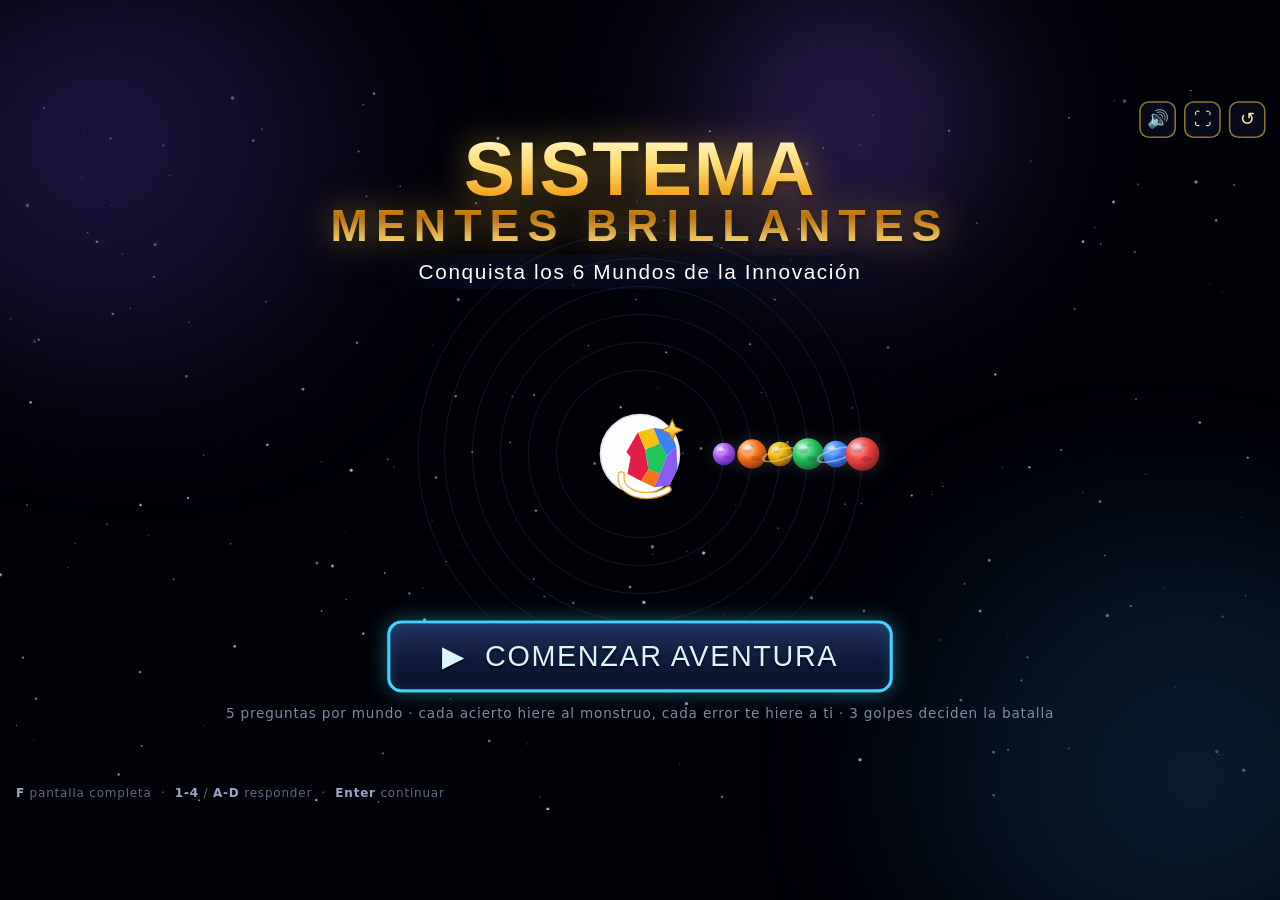
==== index.html @ ad9db953 "first commit" ====
<!DOCTYPE html>
<html lang="es">
<head>
<meta charset="utf-8">
<meta name="viewport" content="width=device-width, initial-scale=1">
<title>Sistema Mentes Brillantes — Conquista los 6 Mundos</title>
<link rel="stylesheet" href="css/estilos.css">
</head>
<body>
<div id="loader">
  <div class="spin"></div>
  <p>Cargando aventura...</p>
</div>
<div id="viewport">
  <div id="stage">
    <div id="shaker">
      <canvas id="bgc" width="1600" height="900"></canvas>
      <div class="nebula n1"></div><div class="nebula n2"></div><div class="nebula n3"></div>

      <section id="scr-start" class="screen"></section>
      <section id="scr-map" class="screen"></section>
      <section id="scr-battle" class="screen"></section>
      <section id="scr-victory" class="screen"></section>
      <section id="scr-defeat" class="screen"></section>
      <section id="scr-transition" class="screen"></section>
      <section id="scr-final" class="screen"></section>

      <canvas id="fxc" width="1600" height="900"></canvas>
      <div id="hud">
        <button id="btn-sound" class="hud-btn" title="Sonido">&#128266;</button>
        <button id="btn-full" class="hud-btn" title="Pantalla completa (F)">&#x26F6;</button>
        <button id="btn-reset" class="hud-btn" title="Reiniciar aventura">&#8634;</button>
      </div>
      <div id="hint-bar"><b>F</b> pantalla completa &nbsp;&middot;&nbsp; <b>1-4</b> / <b>A-D</b> responder &nbsp;&middot;&nbsp; <b>Enter</b> continuar</div>
    </div>
  </div>
</div>
<script src="js/juego.js" defer></script>
</body>
</html>
---- css/estilos.css ----
/* ============================================================
   SISTEMA MENTES BRILLANTES — juego de trivia por mundos
   Todo el arte es SVG/CSS/Canvas generado en este archivo.
   Diseñado para pantalla grande 16:9 (escala automática).
   ============================================================ */
*{margin:0;padding:0;box-sizing:border-box}
:root{
  --gold:#f8c848; --gold-hi:#fff3c4; --gold-dk:#a06514;
  --ink:#eef2ff; --dim:#8b93a7;
  --panel:rgba(10,16,38,.92);
  --font-title:Impact,'Arial Black','Franklin Gothic Bold','Segoe UI',sans-serif;
  --font-body:'Trebuchet MS','Segoe UI',system-ui,sans-serif;
}
html,body{height:100%}
body{background:#010208;font-family:var(--font-body);color:var(--ink);overflow:hidden;
     -webkit-user-select:none;user-select:none}
#viewport{position:fixed;inset:0;overflow:hidden;background:#010208}
#stage{position:absolute;left:50%;top:50%;width:1600px;height:900px;transform-origin:center}
#shaker{position:absolute;inset:0;--wc:#8b5cf6}
#shaker.shake{animation:stageShake .45s linear}
@keyframes stageShake{
  0%,100%{transform:translate(0,0)}15%{transform:translate(-10px,6px)}
  30%{transform:translate(9px,-5px)}45%{transform:translate(-7px,-6px)}
  60%{transform:translate(7px,5px)}75%{transform:translate(-4px,2px)}90%{transform:translate(3px,-2px)}
}
canvas#bgc,canvas#fxc{position:absolute;left:0;top:0;width:1600px;height:900px}
canvas#bgc{z-index:0}
canvas#fxc{z-index:6;pointer-events:none}

/* --- nebulosas de ambiente --- */
.nebula{position:absolute;z-index:1;border-radius:50%;filter:blur(70px);opacity:.5;pointer-events:none}
.nebula.n1{width:760px;height:560px;left:-180px;top:-160px;
  background:radial-gradient(circle at 40% 40%, #3b2a7a 0%, #1b1440 45%, transparent 72%);
  animation:drift1 26s ease-in-out infinite alternate}
.nebula.n2{width:820px;height:600px;right:-220px;bottom:-200px;
  background:radial-gradient(circle at 60% 60%, #143a5c 0%, #0c2038 45%, transparent 72%);
  animation:drift2 32s ease-in-out infinite alternate}
.nebula.n3{width:640px;height:520px;left:46%;top:-220px;opacity:.34;
  background:radial-gradient(circle at 50% 50%, var(--wc) 0%, transparent 68%);
  animation:drift1 38s ease-in-out infinite alternate-reverse}
@keyframes drift1{from{transform:translate(0,0) scale(1)}to{transform:translate(70px,40px) scale(1.12)}}
@keyframes drift2{from{transform:translate(0,0) scale(1.08)}to{transform:translate(-60px,-45px) scale(1)}}

/* --- pantallas --- */
.screen{position:absolute;inset:0;z-index:2;display:none}
.screen.active{display:block;animation:screenIn .55s ease both}
@keyframes screenIn{from{opacity:0}to{opacity:1}}

/* --- tipografía dorada de juego --- */
.gold-text{
  font-family:var(--font-title);
  background:linear-gradient(180deg,#fff8d8 0%,#ffde74 28%,#f2a51f 55%,#b8720d 74%,#ffdf7e 100%);
  -webkit-background-clip:text;background-clip:text;color:transparent;-webkit-text-fill-color:transparent;
  filter:drop-shadow(0 0 22px rgba(255,196,64,.5)) drop-shadow(0 4px 2px rgba(0,0,0,.65));
  letter-spacing:2px;
}
.sub-strip{display:inline-block;font-family:var(--font-title);letter-spacing:2px;color:#fff;
  background:linear-gradient(90deg,transparent,rgba(6,10,26,.85) 18%,rgba(6,10,26,.85) 82%,transparent);
  padding:6px 44px;text-shadow:0 2px 6px rgba(0,0,0,.8),0 0 18px rgba(120,160,255,.35)}

/* --- botones --- */
.btn{font-family:var(--font-title);letter-spacing:2px;color:#ffe9ad;cursor:pointer;
  background:linear-gradient(180deg,#22305e 0%,#101a3c 55%,#0a1128 100%);
  border:3px solid var(--gold);border-radius:14px;padding:14px 40px;font-size:26px;
  text-shadow:0 2px 3px rgba(0,0,0,.8);position:relative;
  box-shadow:0 0 22px rgba(248,200,72,.35), inset 0 0 14px rgba(248,200,72,.12);
  transition:transform .15s ease, box-shadow .2s ease, filter .2s ease}
.btn:hover{transform:translateY(-3px) scale(1.03);filter:brightness(1.15);
  box-shadow:0 0 34px rgba(248,200,72,.6), inset 0 0 18px rgba(248,200,72,.2)}
.btn:active{transform:translateY(1px) scale(.98)}
.btn-big{font-size:36px;padding:20px 64px;border-radius:18px;border-width:4px}
.btn-cyan{border-color:#41d4ff;color:#d8f6ff;box-shadow:0 0 26px rgba(65,212,255,.4), inset 0 0 16px rgba(65,212,255,.15)}
.btn-cyan:hover{box-shadow:0 0 40px rgba(65,212,255,.65), inset 0 0 20px rgba(65,212,255,.25)}
.btn-red{border-color:#ff7a5c;color:#ffd9cf;box-shadow:0 0 26px rgba(255,122,92,.4), inset 0 0 16px rgba(255,122,92,.15)}

/* --- HUD --- */
#hud{position:absolute;right:18px;top:14px;z-index:9;display:flex;gap:10px}
.hud-btn{width:46px;height:46px;border-radius:12px;border:2px solid rgba(248,200,72,.55);
  background:rgba(8,13,32,.8);color:#ffe9ad;font-size:22px;cursor:pointer;line-height:1;
  transition:all .15s ease}
.hud-btn:hover{border-color:var(--gold);box-shadow:0 0 16px rgba(248,200,72,.45);transform:translateY(-2px)}
#hint-bar{position:absolute;left:20px;bottom:12px;z-index:9;font-size:15px;color:#5f6884;letter-spacing:1px}
#hint-bar b{color:#9aa6c8}

/* ================= PANTALLA DE INICIO ================= */
#scr-start{display:none;text-align:center}
#scr-start.active{display:flex;flex-direction:column;align-items:center;justify-content:flex-start}
.start-title{margin-top:52px;font-size:96px;line-height:.95;animation:titleFloat 4s ease-in-out infinite}
.start-title small{display:block;font-size:56px;letter-spacing:10px}
@keyframes titleFloat{0%,100%{transform:translateY(0)}50%{transform:translateY(-8px)}}
.start-sub{margin-top:10px;font-size:26px}
.orbit-scene{position:relative;width:760px;height:400px;margin-top:6px;flex:none}
.orbit-ring{position:absolute;left:50%;top:50%;border:1px solid rgba(140,160,255,.16);border-radius:50%;
  transform:translate(-50%,-50%)}
.orbiter{position:absolute;left:50%;top:50%;width:0;height:0;animation:orbitSpin linear infinite}
@keyframes orbitSpin{from{transform:rotate(0deg)}to{transform:rotate(360deg)}}
.orbiter .pl{position:absolute;left:0;top:0;transform:translate(-50%,-50%)}
.orbiter .pl svg{display:block;filter:drop-shadow(0 0 10px rgba(255,255,255,.15))}
.start-logo{position:absolute;left:50%;top:50%;transform:translate(-50%,-50%);width:130px;height:130px;
  animation:logoPulse 3.2s ease-in-out infinite}
@keyframes logoPulse{0%,100%{transform:translate(-50%,-50%) scale(1)}50%{transform:translate(-50%,-50%) scale(1.06)}}
#btnStart{margin-top:8px;animation:btnGlow 2.2s ease-in-out infinite}
@keyframes btnGlow{0%,100%{box-shadow:0 0 26px rgba(65,212,255,.4)}50%{box-shadow:0 0 46px rgba(65,212,255,.85)}}
.start-hint{margin-top:16px;font-size:17px;color:#7f89a6;letter-spacing:1px}

/* ================= MAPA DE PROGRESO ================= */
.map-title-wrap{position:absolute;left:50%;top:26px;transform:translateX(-50%);text-align:center;z-index:4}
.map-title{font-family:var(--font-title);font-size:46px;letter-spacing:3px;padding:8px 52px;
  border:3px solid var(--gold);border-radius:12px;background:linear-gradient(180deg,#1a2247,#0a1128);
  box-shadow:0 0 26px rgba(248,200,72,.3), inset 0 0 16px rgba(248,200,72,.12)}
.map-title .gold-text{filter:drop-shadow(0 0 14px rgba(255,196,64,.55))}
.map-sub{margin-top:8px;font-size:18px;color:#9aa6c8;letter-spacing:4px;text-transform:uppercase}
.map-xp{margin-top:4px;font-size:16px;color:#c9b06a;letter-spacing:1px}
svg.map-lines{position:absolute;inset:0;z-index:2;pointer-events:none}
.map-orbit{fill:none;stroke:rgba(150,170,255,.13);stroke-width:1.5}
.beam{stroke-width:4;stroke-linecap:round;stroke-dasharray:12 16;animation:beamFlow 1.4s linear infinite;
  filter:drop-shadow(0 0 6px currentColor)}
@keyframes beamFlow{to{stroke-dashoffset:-56}}
.map-logo{position:absolute;width:210px;height:210px;transform:translate(-50%,-50%);z-index:3;
  filter:drop-shadow(0 0 30px rgba(255,255,255,.28))}
.map-logo .seg{transition:opacity .9s ease, filter .9s ease}
.map-logo .seg.lit{filter:drop-shadow(0 0 8px currentColor)}
.map-planet{position:absolute;width:116px;transform:translate(-50%,-50%);z-index:3;text-align:center}
.map-planet svg.planet{width:100%;display:block}
.map-planet.locked svg.planet{filter:grayscale(.9) brightness(.5)}
.map-planet.locked{cursor:default}
.map-planet .lock-ico{position:absolute;left:50%;top:44px;transform:translate(-50%,-50%);width:42px;
  filter:drop-shadow(0 2px 4px rgba(0,0,0,.7))}
.map-planet.conquered svg.planet{filter:drop-shadow(0 0 20px var(--pc)) saturate(1.15)}
.map-planet.current{cursor:pointer}
.map-planet.current svg.planet{filter:drop-shadow(0 0 26px var(--pc)) saturate(1.2);
  animation:planetPulse 1.6s ease-in-out infinite}
@keyframes planetPulse{0%,100%{transform:scale(1)}50%{transform:scale(1.08)}}
.map-planet.current:hover svg.planet{animation-duration:.9s}
.play-tag{position:absolute;left:50%;top:-46px;transform:translateX(-50%);font-family:var(--font-title);
  font-size:24px;letter-spacing:2px;color:#0a1128;background:linear-gradient(180deg,#ffe9a0,#f2a51f);
  padding:4px 18px;border-radius:10px;border:2px solid #fff3c4;white-space:nowrap;
  box-shadow:0 0 18px rgba(248,200,72,.7);animation:tagBounce 1s ease-in-out infinite}
.play-tag::after{content:'';position:absolute;left:50%;bottom:-9px;transform:translateX(-50%);
  border:9px solid transparent;border-top-color:#f2a51f;border-bottom:0}
@keyframes tagBounce{0%,100%{transform:translateX(-50%) translateY(0)}50%{transform:translateX(-50%) translateY(-8px)}}
.badge-conq{display:inline-block;margin-top:2px;font-size:13px;letter-spacing:1px;color:#0a1128;font-weight:bold;
  background:linear-gradient(180deg,#d6f6c9,#57c765);padding:2px 10px;border-radius:8px;border:1px solid #eafff0}
.map-name{margin-top:6px;font-size:16px;line-height:1.15;color:#c6cfe8;text-shadow:0 2px 4px #000}
.map-name b{display:block;font-family:var(--font-title);letter-spacing:1px;font-size:15px;color:var(--pc)}
.map-planet.locked .map-name{color:#5f6884}
.map-planet.locked .map-name b{color:#5f6884}
.map-hint{position:absolute;left:50%;bottom:34px;transform:translateX(-50%);font-size:18px;
  color:#8f9ab8;letter-spacing:1px;background:rgba(8,13,32,.7);padding:8px 26px;border-radius:12px;
  border:1px solid rgba(150,170,255,.2)}
.map-planet.flash svg.planet{animation:conqFlash 1.1s ease}
@keyframes conqFlash{0%{filter:brightness(3) drop-shadow(0 0 40px #fff)}100%{filter:brightness(1) drop-shadow(0 0 20px var(--pc))}}

/* ================= BATALLA ================= */
.world-banner{position:absolute;left:50%;top:30px;transform:translateX(-50%);z-index:4;
  font-family:var(--font-title);font-size:42px;letter-spacing:3px;white-space:nowrap;
  padding:10px 46px;border:3px solid var(--wc);border-radius:14px;
  background:linear-gradient(180deg,rgba(16,24,52,.92),rgba(7,11,28,.92));
  color:#fff;text-shadow:0 0 16px var(--wc),0 3px 4px #000;
  box-shadow:0 0 34px color-mix(in srgb,var(--wc) 55%, transparent), inset 0 0 18px color-mix(in srgb,var(--wc) 25%, transparent);
  animation:bannerIn .7s cubic-bezier(.2,1.4,.4,1) both}
@keyframes bannerIn{from{transform:translateX(-50%) translateY(-90px);opacity:0}to{transform:translateX(-50%) translateY(0);opacity:1}}
.battle-planet{position:absolute;left:50%;top:118px;transform:translateX(-50%);width:170px;z-index:2;
  animation:planetFloat 5s ease-in-out infinite;filter:drop-shadow(0 0 30px var(--wc))}
@keyframes planetFloat{0%,100%{transform:translateX(-50%) translateY(0) rotate(-3deg)}50%{transform:translateX(-50%) translateY(-14px) rotate(3deg)}}

.fighter{position:absolute;z-index:3}
.fighter .plate{margin-bottom:6px}
.fighter .fname{font-family:var(--font-title);font-size:24px;letter-spacing:2px;text-shadow:0 2px 4px #000;
  display:flex;justify-content:space-between;align-items:baseline;gap:14px}
.fighter .fname .hp-num{font-size:20px;color:#cfe3ff;font-family:var(--font-body);font-weight:bold}
.hpbar{position:relative;height:26px;border:3px solid var(--gold);border-radius:14px;
  background:#150a12;overflow:hidden;box-shadow:0 0 14px rgba(0,0,0,.6), inset 0 2px 6px rgba(0,0,0,.8)}
.hpfill{height:100%;width:100%;border-radius:9px;
  transition:width .7s cubic-bezier(.2,.9,.3,1);position:relative}
.hpfill::after{content:'';position:absolute;left:0;top:0;right:0;height:45%;
  background:linear-gradient(180deg,rgba(255,255,255,.45),transparent);border-radius:9px 9px 0 0}
.hp-hero .hpfill{background:linear-gradient(180deg,#8ef07a,#1fa332)}
.hp-mon .hpfill{background:linear-gradient(180deg,#ff8d7a,#c81e2e)}
.hpbar .tick{position:absolute;top:0;bottom:0;width:2px;background:rgba(0,0,0,.55)}
.hpbar.low .hpfill{animation:hpLow .7s ease-in-out infinite}
@keyframes hpLow{0%,100%{filter:brightness(1)}50%{filter:brightness(1.7)}}

.hero-fighter{left:120px;top:242px;width:340px}
.mon-fighter{left:1112px;top:212px;width:372px}
.mon-fighter .fname{flex-direction:row-reverse}
.char-holder{position:relative}
.char-holder svg,.char-holder img{width:100%;display:block}
.hero-fighter .char-holder{filter:drop-shadow(0 0 18px color-mix(in srgb,var(--wc) 45%, transparent))}
.mon-fighter .char-holder{filter:drop-shadow(0 0 22px color-mix(in srgb,var(--wc) 60%, #000))}

.char-holder.lunge{animation:lungeR .5s cubic-bezier(.3,1.6,.4,1)}
@keyframes lungeR{0%{transform:translateX(0)}35%{transform:translateX(86px) rotate(4deg)}100%{transform:translateX(0)}}
.char-holder.lunge-m{animation:lungeL .5s cubic-bezier(.3,1.6,.4,1)}
@keyframes lungeL{0%{transform:translateX(0)}35%{transform:translateX(-86px) rotate(-4deg)}100%{transform:translateX(0)}}
.char-holder.hitflash{animation:hitFx .55s linear}
@keyframes hitFx{0%,45%{filter:brightness(3.2) saturate(.2) drop-shadow(0 0 26px #fff)}
  10%{transform:translateX(-14px)}25%{transform:translateX(12px)}40%{transform:translateX(-8px)}
  100%{filter:none;transform:translateX(0)}}
.char-holder.dying{animation:monDie 1s ease forwards}
@keyframes monDie{0%{transform:scale(1);opacity:1;filter:brightness(1)}
  30%{filter:brightness(4) saturate(0)}
  100%{transform:scale(.15) rotate(35deg) translateY(60px);opacity:0;filter:brightness(6) blur(6px)}}
.char-holder.collapse{animation:heroFall 1s ease forwards}
@keyframes heroFall{0%{transform:none;filter:none}
  100%{transform:translateY(46px) rotate(7deg);filter:grayscale(.7) brightness(.6);opacity:.85}}

.orb{position:absolute;z-index:5;width:38px;height:38px;border-radius:50%;pointer-events:none}
.dmg-pop{position:absolute;z-index:7;font-family:var(--font-title);font-size:58px;letter-spacing:2px;
  pointer-events:none;-webkit-text-stroke:2.5px rgba(0,0,0,.75);
  animation:dmgFloat 1.05s cubic-bezier(.2,.8,.3,1) forwards}
@keyframes dmgFloat{0%{transform:translate(-50%,0) scale(.6);opacity:0}
  18%{transform:translate(-50%,-18px) scale(1.25);opacity:1}
  100%{transform:translate(-50%,-96px) scale(1);opacity:0}}

/* panel de pregunta */
.qa-panel{position:absolute;left:262px;right:262px;bottom:34px;z-index:4;
  background:var(--panel);border:3px solid var(--wc);border-radius:20px;padding:20px 30px 24px;
  box-shadow:0 0 36px color-mix(in srgb,var(--wc) 40%, transparent), inset 0 0 22px rgba(0,0,0,.55);
  opacity:0;transform:translateY(46px)}
.qa-panel.show{animation:qIn .5s cubic-bezier(.2,1.2,.4,1) forwards}
@keyframes qIn{to{opacity:1;transform:translateY(0)}}
.q-meta{display:flex;justify-content:space-between;font-family:var(--font-title);letter-spacing:2px;
  font-size:19px;color:color-mix(in srgb,var(--wc) 70%, #fff);margin-bottom:8px}
.q-dots{display:flex;gap:7px;align-items:center}
.q-dot{width:14px;height:14px;border-radius:50%;border:2px solid var(--wc);background:transparent;transition:all .3s}
.q-dot.done-ok{background:#3fd465;border-color:#8ef07a;box-shadow:0 0 8px #3fd465}
.q-dot.done-bad{background:#e0353f;border-color:#ff8d7a;box-shadow:0 0 8px #e0353f}
.q-dot.now{background:var(--wc);box-shadow:0 0 10px var(--wc)}
.q-text{font-size:29px;font-weight:bold;text-align:center;line-height:1.25;margin:6px 4px 18px;
  text-shadow:0 2px 4px #000}
.answers{display:grid;grid-template-columns:1fr 1fr;gap:14px}
.ans{display:flex;align-items:center;gap:14px;text-align:left;cursor:pointer;
  font-family:var(--font-body);font-size:22px;font-weight:bold;color:#e8ecfa;
  background:linear-gradient(180deg,rgba(30,40,80,.85),rgba(14,20,46,.9));
  border:2.5px solid color-mix(in srgb,var(--wc) 60%, #46507a);border-radius:14px;padding:12px 18px;
  transition:transform .12s ease, box-shadow .2s ease, border-color .2s ease}
.ans:hover:not(:disabled){transform:translateY(-3px);border-color:var(--wc);
  box-shadow:0 0 20px color-mix(in srgb,var(--wc) 55%, transparent)}
.ans:disabled{cursor:default}
.ans .letter{flex:none;width:40px;height:40px;border-radius:10px;display:grid;place-items:center;
  font-family:var(--font-title);font-size:23px;color:#0a1128;
  background:linear-gradient(180deg,#ffe9a0,#f2a51f);border:2px solid #fff3c4;text-shadow:none}
.ans.correct{border-color:#4ade80;background:linear-gradient(180deg,rgba(21,90,45,.95),rgba(10,50,26,.95));
  animation:okPulse .8s ease}
.ans.correct .letter{background:linear-gradient(180deg,#c9ffd6,#3fd465)}
@keyframes okPulse{0%,60%{box-shadow:0 0 34px rgba(74,222,128,.9)}100%{box-shadow:0 0 18px rgba(74,222,128,.5)}}
.ans.wrong{border-color:#f87171;background:linear-gradient(180deg,rgba(110,22,28,.95),rgba(60,10,14,.95));
  animation:badShake .5s linear}
.ans.wrong .letter{background:linear-gradient(180deg,#ffd0c9,#e0353f)}
@keyframes badShake{0%,100%{transform:translateX(0)}20%{transform:translateX(-9px)}40%{transform:translateX(8px)}
  60%{transform:translateX(-6px)}80%{transform:translateX(4px)}}
.ans.reveal{border-color:#4ade80;box-shadow:0 0 18px rgba(74,222,128,.6)}

/* intro del mundo */
.world-intro{position:absolute;inset:0;z-index:8;display:flex;flex-direction:column;align-items:center;
  justify-content:center;gap:10px;background:radial-gradient(ellipse at center,rgba(4,8,22,.55),rgba(2,4,12,.92));
  animation:introFade 2.3s ease forwards;pointer-events:none}
@keyframes introFade{0%{opacity:0}12%{opacity:1}80%{opacity:1}100%{opacity:0}}
.wi-num{font-family:var(--font-title);font-size:44px;letter-spacing:8px;color:var(--wc);
  text-shadow:0 0 22px var(--wc);animation:wiPop .6s cubic-bezier(.2,1.6,.4,1) both}
.wi-name{font-size:84px;animation:wiPop .6s .12s cubic-bezier(.2,1.6,.4,1) both}
.wi-vs{font-family:var(--font-title);font-size:30px;letter-spacing:3px;color:#dfe6ff;
  text-shadow:0 0 14px rgba(140,170,255,.6);animation:wiPop .6s .28s cubic-bezier(.2,1.6,.4,1) both}
.wi-vs em{font-style:normal;color:#ff7a5c;font-size:38px;padding:0 14px}
@keyframes wiPop{from{opacity:0;transform:scale(2.2)}to{opacity:1;transform:scale(1)}}

/* ================= VICTORIA ================= */
#scr-victory.active,#scr-final.active{display:flex;flex-direction:column;align-items:center}
.v-title{margin-top:44px;font-size:118px;line-height:1;animation:vTitle .8s cubic-bezier(.2,1.5,.35,1) both}
@keyframes vTitle{from{opacity:0;transform:scale(3.4)}to{opacity:1;transform:scale(1)}}
.v-sub{margin-top:2px;font-size:40px;animation:vTitle .8s .15s cubic-bezier(.2,1.5,.35,1) both}
.v-stage{position:relative;width:900px;height:360px;margin-top:8px;flex:none}
.v-rays{position:absolute;left:50%;top:52%;width:820px;height:820px;transform:translate(-50%,-50%);
  background:repeating-conic-gradient(from 0deg, rgba(255,214,90,.16) 0deg 9deg, transparent 9deg 24deg);
  border-radius:50%;animation:raysSpin 14s linear infinite;
  -webkit-mask-image:radial-gradient(circle,#000 0%,transparent 68%);
  mask-image:radial-gradient(circle,#000 0%,transparent 68%)}
@keyframes raysSpin{to{transform:translate(-50%,-50%) rotate(360deg)}}
.v-trophy{position:absolute;left:50%;top:46%;transform:translate(-50%,-50%);width:290px;
  filter:drop-shadow(0 0 34px rgba(255,206,72,.75));animation:trophyIn .9s .2s cubic-bezier(.2,1.5,.35,1) both}
@keyframes trophyIn{from{opacity:0;transform:translate(-50%,-20%) scale(.2) rotate(-20deg)}
  to{opacity:1;transform:translate(-50%,-50%) scale(1) rotate(0)}}
.v-hero{position:absolute;left:118px;bottom:-6px;width:240px;animation:heroInL .7s .3s ease both}
.v-hero-r{left:auto;right:118px;animation-name:heroInR}
@keyframes heroInL{from{opacity:0;transform:translateX(-120px)}to{opacity:1;transform:none}}
@keyframes heroInR{from{opacity:0;transform:translateX(120px)}to{opacity:1;transform:none}}
.v-stats{margin-top:14px;display:flex;gap:26px;font-size:24px;align-items:center;
  background:rgba(8,13,32,.75);border:2px solid rgba(248,200,72,.5);border-radius:14px;padding:12px 34px}
.v-stats b{color:var(--gold);font-size:30px;font-family:var(--font-title);letter-spacing:1px}
.v-stats .sep{color:#39415f}
#scr-victory .btn,#scr-final .btn{margin-top:20px}

/* ================= DERROTA ================= */
#scr-defeat{background:radial-gradient(ellipse at 50% 120%,rgba(120,20,8,.5),transparent 60%)}
#scr-defeat.active{display:flex;flex-direction:column;align-items:center}
.d-mon-bg{position:absolute;right:120px;top:60px;width:560px;opacity:.3;filter:blur(2px) saturate(.8);
  animation:dMon 5s ease-in-out infinite}
@keyframes dMon{0%,100%{transform:translateY(0)}50%{transform:translateY(-16px)}}
.d-title{margin-top:120px;font-family:var(--font-title);font-size:128px;letter-spacing:6px;line-height:1;
  color:#ff3b2d;text-shadow:0 0 12px #ff5a3c,0 0 42px #b3160c,0 5px 3px #000;
  animation:dQuake .9s cubic-bezier(.2,1.4,.4,1) both}
@keyframes dQuake{0%{opacity:0;transform:scale(2.6)}55%{transform:scale(.94)}70%{transform:scale(1.05)}100%{opacity:1;transform:scale(1)}}
.d-sub{margin-top:6px;font-family:var(--font-title);font-size:44px;letter-spacing:3px;color:#ff9d3c;
  text-shadow:0 0 16px rgba(255,120,40,.7),0 3px 3px #000;animation:vTitle .7s .2s ease both}
.d-hero{width:250px;margin-top:6px;animation:vTitle .8s .3s ease both}
.d-tip{margin-top:2px;font-size:21px;color:#d8a9a0;letter-spacing:.5px}
#scr-defeat .btn{margin-top:18px}

/* ================= TRANSICIÓN (viaje entre mundos) ================= */
#scr-transition{overflow:hidden;background:radial-gradient(ellipse at center,#0a0f2c 0%,#03040f 70%)}
.streaks{position:absolute;inset:-60px;opacity:.5;
  background:repeating-linear-gradient(100deg,transparent 0 46px,rgba(180,210,255,.10) 46px 48px,transparent 48px 90px);
  animation:streakMove .9s linear infinite}
@keyframes streakMove{to{transform:translateX(-136px)}}
.vortex{position:absolute;left:64%;top:50%;width:1150px;height:1150px;transform:translate(-50%,-50%)}
.vring{position:absolute;inset:0;border-radius:50%;border:7px solid transparent}
.vring.r1{border-top-color:var(--wc);border-bottom-color:color-mix(in srgb,var(--wc) 50%, #fff);
  animation:spinCW 2.3s linear infinite}
.vring.r2{inset:9%;border-left-color:#7dd7ff;border-right-color:color-mix(in srgb,var(--wc) 70%, #7dd7ff);
  animation:spinCCW 1.7s linear infinite}
.vring.r3{inset:19%;border-top-color:#ffe9a0;border-bottom-color:var(--wc);animation:spinCW 1.2s linear infinite}
.vring.r4{inset:30%;border-left-color:#fff;border-right-color:var(--wc);opacity:.85;animation:spinCCW .85s linear infinite}
.vring.r5{inset:41%;border-top-color:color-mix(in srgb,var(--wc) 60%, #fff);animation:spinCW .6s linear infinite}
.v-core{position:absolute;inset:47%;border-radius:50%;
  background:radial-gradient(circle,#fff 0%,var(--wc) 42%,transparent 74%);
  filter:blur(4px);animation:corePulse 1s ease-in-out infinite}
@keyframes corePulse{0%,100%{transform:scale(1);opacity:.95}50%{transform:scale(1.25);opacity:.7}}
@keyframes spinCW{to{transform:rotate(360deg)}}
@keyframes spinCCW{to{transform:rotate(-360deg)}}
.fly-hero{position:absolute;top:47%;left:0;width:230px;z-index:3;
  animation:flyAcross 3.4s cubic-bezier(.35,.1,.5,.9) forwards}
.fly-hero svg,.fly-hero img{transform:rotate(-14deg)}
.fly-hero::before{content:'';position:absolute;right:78%;top:52%;width:420px;height:20px;border-radius:10px;
  background:linear-gradient(90deg,transparent,color-mix(in srgb,var(--wc) 75%, #fff));
  filter:blur(5px);opacity:.9}
@keyframes flyAcross{0%{transform:translateX(-320px) translateY(30px)}
  45%{transform:translateX(620px) translateY(-24px)}
  100%{transform:translateX(1750px) translateY(10px)}}
.trans-text{position:absolute;left:50%;bottom:130px;transform:translateX(-50%);z-index:4;
  font-family:var(--font-title);font-size:52px;letter-spacing:4px;font-style:italic;color:#eaf2ff;
  text-shadow:0 0 20px rgba(120,180,255,.8),0 4px 4px #000;white-space:nowrap;
  animation:transPulse 1.4s ease-in-out infinite}
.trans-next{position:absolute;left:50%;bottom:88px;transform:translateX(-50%);z-index:4;
  font-size:24px;letter-spacing:3px;color:var(--wc);text-shadow:0 0 14px var(--wc);font-weight:bold}
@keyframes transPulse{0%,100%{opacity:1}50%{opacity:.55}}

/* ================= FINAL ================= */
.f-title{margin-top:40px;font-size:66px;text-align:center;line-height:1.06;animation:vTitle .8s both}
.f-logo-wrap{position:relative;width:340px;height:300px;margin-top:4px;flex:none}
.f-rays{position:absolute;left:50%;top:50%;width:900px;height:900px;transform:translate(-50%,-50%);
  background:conic-gradient(#e11d48,#f97316,#eab308,#22c55e,#3b82f6,#8b5cf6,#e11d48);
  opacity:.28;border-radius:50%;animation:raysSpin 18s linear infinite;
  -webkit-mask-image:repeating-conic-gradient(#000 0deg 7deg,transparent 7deg 20deg),radial-gradient(circle,#000 0%,transparent 70%);
  -webkit-mask-composite:source-in;
  mask-image:repeating-conic-gradient(#000 0deg 7deg,transparent 7deg 20deg);
  mask-composite:intersect}
.f-logo{position:absolute;left:50%;top:50%;transform:translate(-50%,-50%);width:280px;
  filter:drop-shadow(0 0 44px rgba(255,255,255,.5));animation:logoPulse 3s ease-in-out infinite}
.f-heroes{display:flex;gap:6px;align-items:flex-end;margin-top:-6px}
.f-heroes .mini{width:142px}
.f-stats{margin-top:10px;display:flex;gap:26px;font-size:23px;align-items:center;
  background:rgba(8,13,32,.75);border:2px solid rgba(248,200,72,.5);border-radius:14px;padding:12px 34px}
.f-stats b{color:var(--gold);font-size:29px;font-family:var(--font-title)}
.f-stats .sep{color:#39415f}

/* ============ PERSONAJES (IMÁGENES) ============ */
.hero-img{animation:idleBob 3.2s ease-in-out infinite}
@keyframes idleBob{0%,100%{transform:translateY(0)}50%{transform:translateY(-9px)}}
.hero-img.celebrate{animation:heroJump .85s ease-in-out infinite}
@keyframes heroJump{0%,100%{transform:translateY(0)}45%{transform:translateY(-30px)}}
.hero-img.kneel{animation:none;transform:translateY(42px);filter:saturate(.55) brightness(.82)}

.monster-img{animation:monFloat 3.6s ease-in-out infinite}
@keyframes monFloat{0%,100%{transform:translateY(0) rotate(0deg)}50%{transform:translateY(-13px) rotate(-1.6deg)}}

/* --- pantalla de carga --- */
#loader{position:fixed;inset:0;z-index:99;display:flex;flex-direction:column;align-items:center;
  justify-content:center;gap:18px;background:#010208}
#loader .spin{width:52px;height:52px;border:4px solid rgba(248,200,72,.25);border-top-color:var(--gold);
  border-radius:50%;animation:spinCW .9s linear infinite}
#loader p{font-size:18px;color:#8f9ab8;letter-spacing:2px}

@media (prefers-reduced-motion: reduce){
  *,*::before,*::after{animation-duration:.01ms !important;animation-iteration-count:1 !important;transition-duration:.01ms !important}
}

/* ajustes finos de tamaño de los luchadores */
.hero-fighter{left:150px;top:238px;width:252px}
.mon-fighter{left:1188px;top:220px;width:282px}
.qa-panel{left:250px;right:250px}
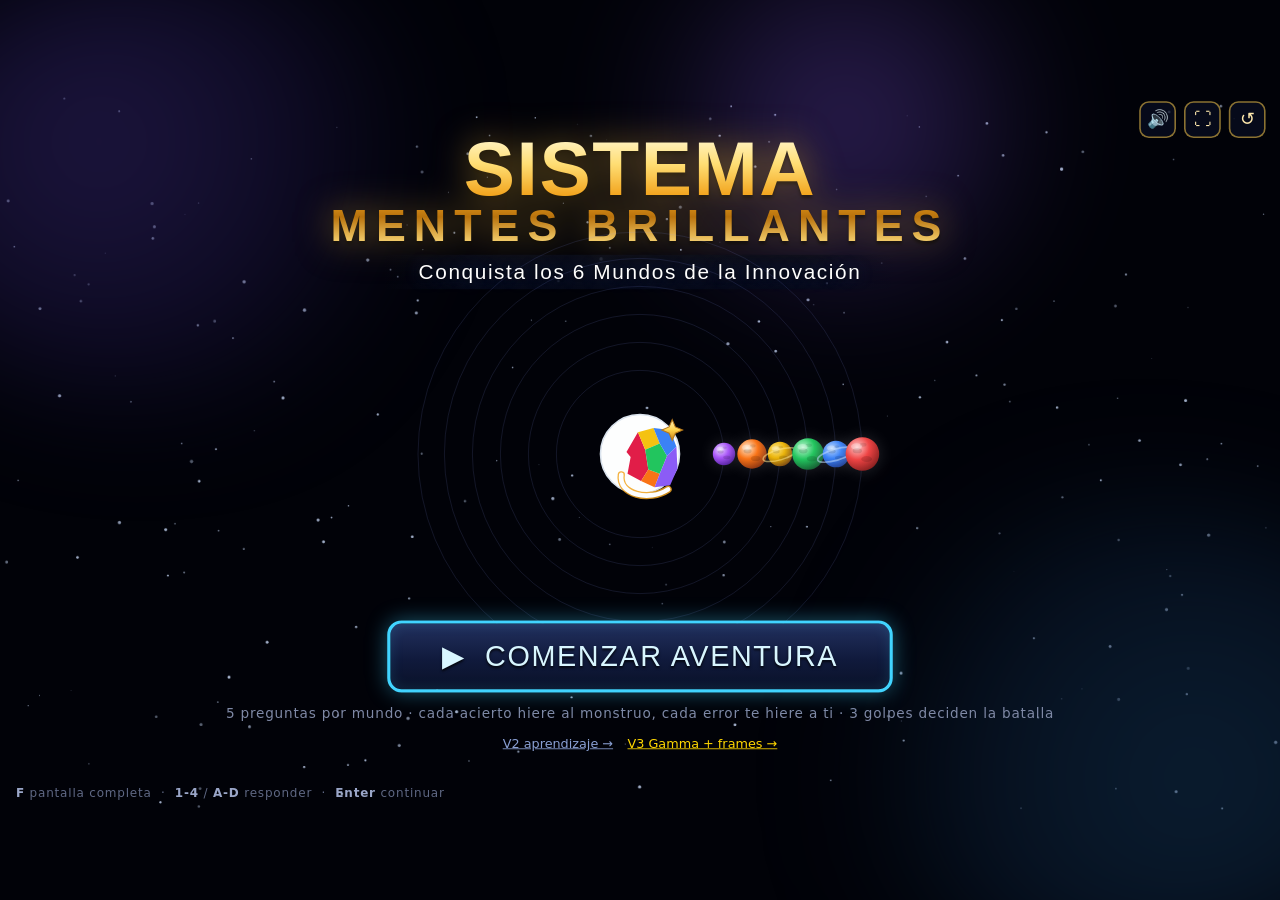
==== commit 6295e0c6: "Update game content and UI for Trivia Demo Day - Incremented version number to 2 and updated metadat" ====
--- a/index.html
+++ b/index.html
@@ -2,7 +2,7 @@
 <html lang="es">
 <head>
 <meta charset="utf-8">
-<meta name="viewport" content="width=device-width, initial-scale=1">
+<meta name="viewport" content="width=device-width, initial-scale=1, viewport-fit=cover">
 <title>Sistema Mentes Brillantes — Conquista los 6 Mundos</title>
 <link rel="stylesheet" href="css/estilos.css">
 </head>
@@ -11,6 +11,7 @@
   <div class="spin"></div>
   <p>Cargando aventura...</p>
 </div>
+<div class="rotate-hint">Gira el teléfono a horizontal para ver mejor</div>
 <div id="viewport">
   <div id="stage">
     <div id="shaker">
--- a/css/estilos.css
+++ b/css/estilos.css
@@ -14,14 +14,27 @@
 html,body{height:100%}
 body{background:#010208;font-family:var(--font-body);color:var(--ink);overflow:hidden;
      -webkit-user-select:none;user-select:none}
-#viewport{position:fixed;inset:0;overflow:hidden;background:#010208}
+#viewport{position:fixed;inset:0;overflow:hidden;background:#010208;-webkit-overflow-scrolling:touch}
+#viewport.mobile-scroll{overflow:auto;overscroll-behavior:contain}
 #stage{position:absolute;left:50%;top:50%;width:1600px;height:900px;transform-origin:center}
+.rotate-hint{display:none;position:fixed;left:50%;bottom:12px;transform:translateX(-50%);z-index:100;
+  background:rgba(0,8,24,.88);border:1px solid rgba(248,200,72,.45);color:#ffe9ad;padding:8px 14px;
+  border-radius:999px;font-size:13px;pointer-events:none;white-space:nowrap}
+@media (max-width:700px) and (orientation:portrait){
+  .rotate-hint{display:block}
+}
 #shaker{position:absolute;inset:0;--wc:#8b5cf6}
 #shaker.shake{animation:stageShake .45s linear}
+#shaker.impact{animation:stageImpact .32s cubic-bezier(.2,1.5,.35,1)}
 @keyframes stageShake{
   0%,100%{transform:translate(0,0)}15%{transform:translate(-10px,6px)}
   30%{transform:translate(9px,-5px)}45%{transform:translate(-7px,-6px)}
   60%{transform:translate(7px,5px)}75%{transform:translate(-4px,2px)}90%{transform:translate(3px,-2px)}
+}
+@keyframes stageImpact{
+  0%,100%{transform:translate(0,0) scale(1)}
+  35%{transform:translate(-5px,3px) scale(1.012)}
+  70%{transform:translate(4px,-2px) scale(.996)}
 }
 canvas#bgc,canvas#fxc{position:absolute;left:0;top:0;width:1600px;height:900px}
 canvas#bgc{z-index:0}
@@ -148,6 +161,19 @@
 .map-hint{position:absolute;left:50%;bottom:34px;transform:translateX(-50%);font-size:18px;
   color:#8f9ab8;letter-spacing:1px;background:rgba(8,13,32,.7);padding:8px 26px;border-radius:12px;
   border:1px solid rgba(150,170,255,.2)}
+.map-walker{position:absolute;z-index:5;width:118px;transform:translate(-50%,-100%);pointer-events:none;
+  --char-lift:0px;--char-tilt:0deg;--char-scale:1;--shadow-scale:1;--shadow-alpha:.32;
+  will-change:left,top;filter:drop-shadow(0 0 16px color-mix(in srgb,var(--wc) 50%, transparent))}
+.map-walker .char-body svg,.map-walker .char-body img{width:100%;display:block}
+.map-walker.map-mon{width:132px;opacity:.92;filter:drop-shadow(0 0 20px rgba(255,90,60,.45))}
+.map-walker::before,.battle-walker::before{content:'';position:absolute;left:50%;bottom:2px;width:58%;height:11%;
+  border-radius:50%;background:rgba(0,0,0,var(--shadow-alpha));filter:blur(8px);
+  transform:translateX(-50%) scaleX(var(--shadow-scale));z-index:-1}
+.walker-tag{position:absolute;left:50%;bottom:-4px;transform:translate(-50%,100%);
+  font-family:var(--font-title);font-size:13px;letter-spacing:1px;white-space:nowrap;
+  color:#eaf2ff;text-shadow:0 2px 4px #000,0 0 10px var(--wc);padding:2px 10px;border-radius:8px;
+  background:rgba(8,13,32,.72);border:1px solid color-mix(in srgb,var(--wc) 45%, transparent)}
+.map-mon .walker-tag{color:#ffc9bc;border-color:rgba(255,120,90,.45)}
 .map-planet.flash svg.planet{animation:conqFlash 1.1s ease}
 @keyframes conqFlash{0%{filter:brightness(3) drop-shadow(0 0 40px #fff)}100%{filter:brightness(1) drop-shadow(0 0 20px var(--pc))}}
 
@@ -181,31 +207,52 @@
 .hpbar.low .hpfill{animation:hpLow .7s ease-in-out infinite}
 @keyframes hpLow{0%,100%{filter:brightness(1)}50%{filter:brightness(1.7)}}
 
-.hero-fighter{left:120px;top:242px;width:340px}
-.mon-fighter{left:1112px;top:212px;width:372px}
+.hero-fighter{left:150px;top:178px;width:252px}
+.mon-fighter{left:1188px;top:168px;width:282px}
 .mon-fighter .fname{flex-direction:row-reverse}
-.char-holder{position:relative}
-.char-holder svg,.char-holder img{width:100%;display:block}
-.hero-fighter .char-holder{filter:drop-shadow(0 0 18px color-mix(in srgb,var(--wc) 45%, transparent))}
-.mon-fighter .char-holder{filter:drop-shadow(0 0 22px color-mix(in srgb,var(--wc) 60%, #000))}
-
-.char-holder.lunge{animation:lungeR .5s cubic-bezier(.3,1.6,.4,1)}
-@keyframes lungeR{0%{transform:translateX(0)}35%{transform:translateX(86px) rotate(4deg)}100%{transform:translateX(0)}}
-.char-holder.lunge-m{animation:lungeL .5s cubic-bezier(.3,1.6,.4,1)}
-@keyframes lungeL{0%{transform:translateX(0)}35%{transform:translateX(-86px) rotate(-4deg)}100%{transform:translateX(0)}}
-.char-holder.hitflash{animation:hitFx .55s linear}
-@keyframes hitFx{0%,45%{filter:brightness(3.2) saturate(.2) drop-shadow(0 0 26px #fff)}
-  10%{transform:translateX(-14px)}25%{transform:translateX(12px)}40%{transform:translateX(-8px)}
-  100%{filter:none;transform:translateX(0)}}
-.char-holder.dying{animation:monDie 1s ease forwards}
+
+.battle-walker{position:absolute;z-index:3;width:252px;transform:translate(-50%,-100%);
+  --char-lift:0px;--char-tilt:0deg;--char-scale:1;--shadow-scale:1;--shadow-alpha:.34;
+  will-change:left,top}
+.battle-walker.mon-walker{width:282px}
+.battle-walker .char-body svg,.battle-walker .char-body img{width:100%;display:block}
+.hero-walker{filter:drop-shadow(0 0 18px color-mix(in srgb,var(--wc) 45%, transparent))}
+.mon-walker{filter:drop-shadow(0 0 22px color-mix(in srgb,var(--wc) 60%, #000))}
+
+.char-body{position:relative;transform-origin:50% 92%;will-change:transform}
+.char-body.traveling .hero-img,.char-body.traveling .monster-img{
+  animation:none;transform:translateY(var(--char-lift)) rotate(var(--char-tilt)) scale(var(--char-scale))}
+.char-body.traveling.flip .hero-img,.char-body.traveling.flip .monster-img{
+  transform:scaleX(-1) translateY(var(--char-lift)) rotate(calc(var(--char-tilt) * -1)) scale(var(--char-scale))}
+.char-body.dashing::after{content:'';position:absolute;left:8%;right:18%;bottom:13%;height:22%;
+  border-radius:999px;background:linear-gradient(90deg,transparent,color-mix(in srgb,var(--wc) 52%, #fff),transparent);
+  filter:blur(12px);opacity:.45;animation:dashTrail .24s ease-out infinite;z-index:-1}
+@keyframes dashTrail{from{transform:translateX(-20px) scaleX(.95);opacity:.58}to{transform:translateX(-118px) scaleX(.18);opacity:0}}
+.char-body.hitflash{animation:hitFx .55s linear}
+@keyframes hitFx{0%,45%{filter:brightness(2.6) saturate(.45) drop-shadow(0 0 24px #fff)}
+  100%{filter:none}}
+.char-body.dying{animation:monDie 1s ease forwards}
 @keyframes monDie{0%{transform:scale(1);opacity:1;filter:brightness(1)}
   30%{filter:brightness(4) saturate(0)}
   100%{transform:scale(.15) rotate(35deg) translateY(60px);opacity:0;filter:brightness(6) blur(6px)}}
-.char-holder.collapse{animation:heroFall 1s ease forwards}
+.char-body.collapse{animation:heroFall 1s ease forwards}
 @keyframes heroFall{0%{transform:none;filter:none}
   100%{transform:translateY(46px) rotate(7deg);filter:grayscale(.7) brightness(.6);opacity:.85}}
-
 .orb{position:absolute;z-index:5;width:38px;height:38px;border-radius:50%;pointer-events:none}
+.orb::after{content:'';position:absolute;inset:-16px;border-radius:50%;border:2px solid rgba(255,255,255,.35);
+  animation:orbPulse .42s ease-out infinite}
+@keyframes orbPulse{from{transform:scale(.65);opacity:.9}to{transform:scale(1.7);opacity:0}}
+.impact-ring{position:absolute;z-index:6;width:42px;height:42px;border:4px solid currentColor;border-radius:50%;
+  pointer-events:none;transform:translate(-50%,-50%);filter:drop-shadow(0 0 18px currentColor);
+  animation:impactRing .6s cubic-bezier(.2,.9,.2,1) forwards}
+@keyframes impactRing{from{opacity:.95;transform:translate(-50%,-50%) scale(.25)}
+  to{opacity:0;transform:translate(-50%,-50%) scale(4.4)}}
+.action-word{position:absolute;z-index:8;font-family:var(--font-title);font-size:42px;letter-spacing:2px;
+  color:#fff;-webkit-text-stroke:2px rgba(0,0,0,.75);text-shadow:0 0 16px currentColor;
+  pointer-events:none;animation:actionWord .78s cubic-bezier(.2,1.5,.35,1) forwards}
+@keyframes actionWord{0%{opacity:0;transform:translate(-50%,10px) scale(.5) rotate(-6deg)}
+  22%{opacity:1;transform:translate(-50%,-20px) scale(1.25) rotate(2deg)}
+  100%{opacity:0;transform:translate(-50%,-78px) scale(1) rotate(0deg)}}
 .dmg-pop{position:absolute;z-index:7;font-family:var(--font-title);font-size:58px;letter-spacing:2px;
   pointer-events:none;-webkit-text-stroke:2.5px rgba(0,0,0,.75);
   animation:dmgFloat 1.05s cubic-bezier(.2,.8,.3,1) forwards}
@@ -365,14 +412,9 @@
 .f-stats .sep{color:#39415f}
 
 /* ============ PERSONAJES (IMÁGENES) ============ */
-.hero-img{animation:idleBob 3.2s ease-in-out infinite}
-@keyframes idleBob{0%,100%{transform:translateY(0)}50%{transform:translateY(-9px)}}
 .hero-img.celebrate{animation:heroJump .85s ease-in-out infinite}
 @keyframes heroJump{0%,100%{transform:translateY(0)}45%{transform:translateY(-30px)}}
 .hero-img.kneel{animation:none;transform:translateY(42px);filter:saturate(.55) brightness(.82)}
-
-.monster-img{animation:monFloat 3.6s ease-in-out infinite}
-@keyframes monFloat{0%,100%{transform:translateY(0) rotate(0deg)}50%{transform:translateY(-13px) rotate(-1.6deg)}}
 
 /* --- pantalla de carga --- */
 #loader{position:fixed;inset:0;z-index:99;display:flex;flex-direction:column;align-items:center;
@@ -385,7 +427,4 @@
   *,*::before,*::after{animation-duration:.01ms !important;animation-iteration-count:1 !important;transition-duration:.01ms !important}
 }
 
-/* ajustes finos de tamaño de los luchadores */
-.hero-fighter{left:150px;top:238px;width:252px}
-.mon-fighter{left:1188px;top:220px;width:282px}
 .qa-panel{left:250px;right:250px}
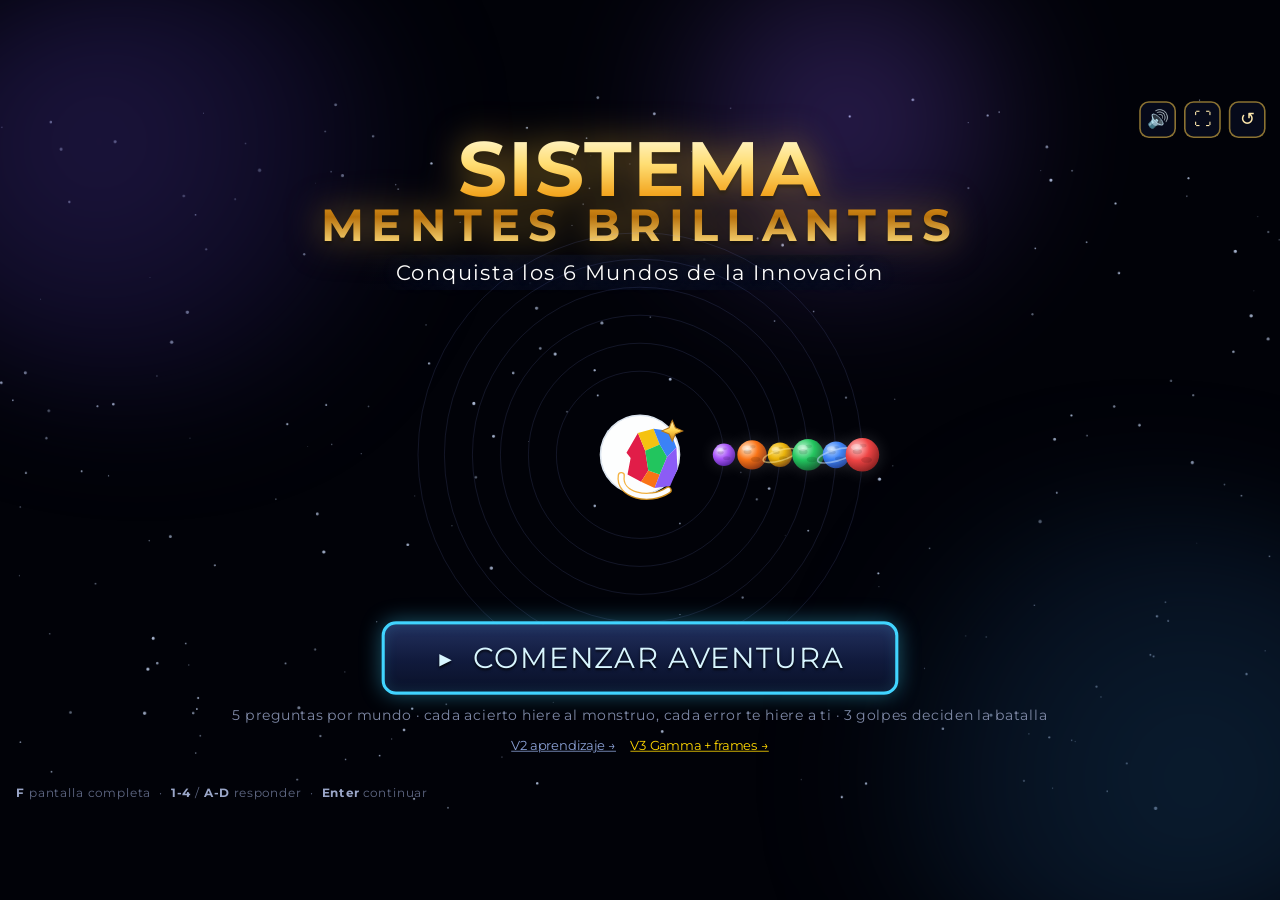
==== commit d540365e: "Update game to version 3 with new worlds, heroes, and UI enhancements - Incremented version number t" ====
--- a/index.html
+++ b/index.html
@@ -4,6 +4,9 @@
 <meta charset="utf-8">
 <meta name="viewport" content="width=device-width, initial-scale=1, viewport-fit=cover">
 <title>Sistema Mentes Brillantes — Conquista los 6 Mundos</title>
+<link rel="preconnect" href="https://fonts.googleapis.com">
+<link rel="preconnect" href="https://fonts.gstatic.com" crossorigin>
+<link href="https://fonts.googleapis.com/css2?family=Montserrat:wght@400;600;700;800;900&display=swap" rel="stylesheet">
 <link rel="stylesheet" href="css/estilos.css">
 </head>
 <body>
--- a/css/estilos.css
+++ b/css/estilos.css
@@ -8,8 +8,8 @@
   --gold:#f8c848; --gold-hi:#fff3c4; --gold-dk:#a06514;
   --ink:#eef2ff; --dim:#8b93a7;
   --panel:rgba(10,16,38,.92);
-  --font-title:Impact,'Arial Black','Franklin Gothic Bold','Segoe UI',sans-serif;
-  --font-body:'Trebuchet MS','Segoe UI',system-ui,sans-serif;
+  --font-title:'Montserrat',system-ui,sans-serif;
+  --font-body:'Montserrat',system-ui,sans-serif;
 }
 html,body{height:100%}
 body{background:#010208;font-family:var(--font-body);color:var(--ink);overflow:hidden;
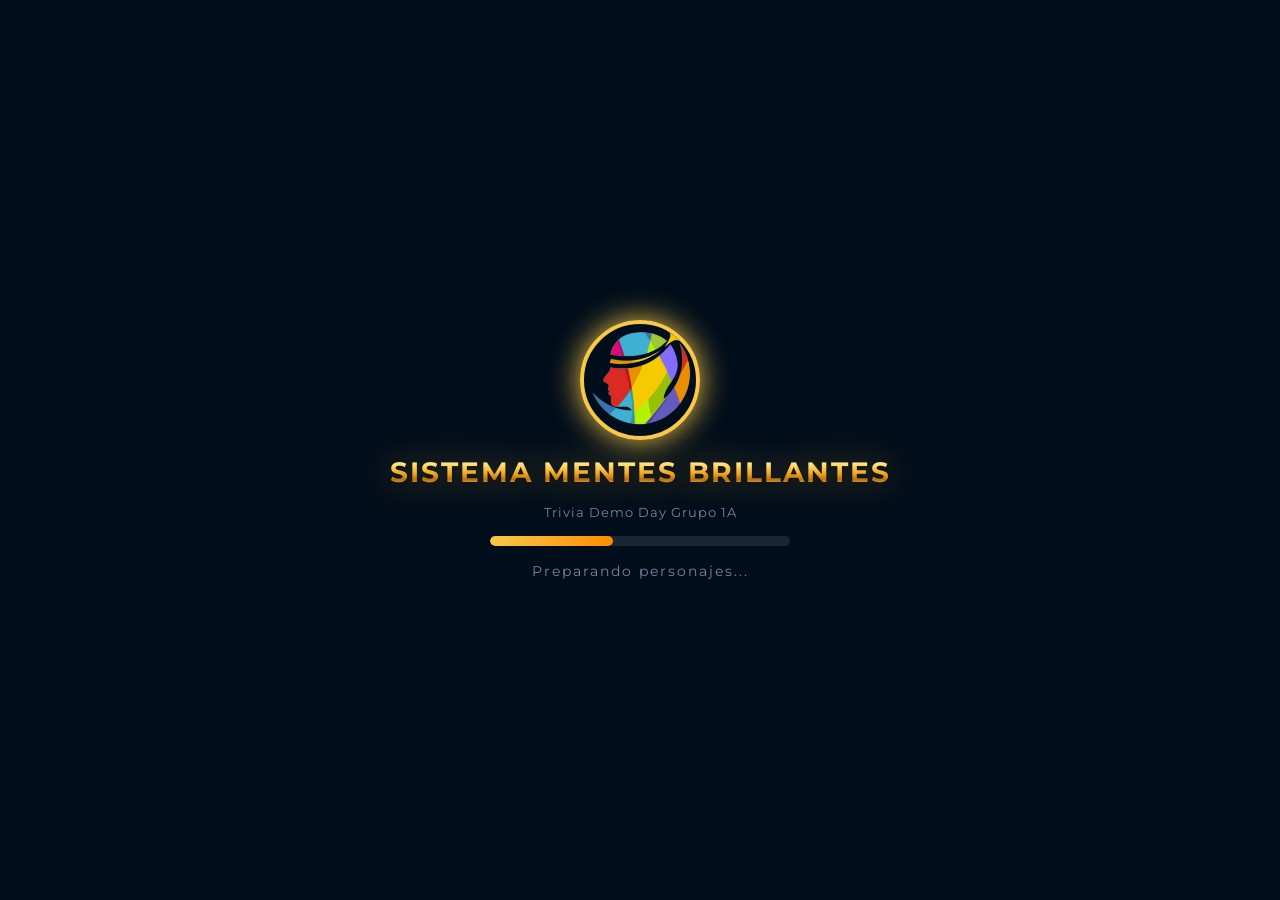
==== commit c83cbad9: "Add .gitignore and remove deprecated files for game update - Created a .gitignore file to exclude no" ====
--- a/index.html
+++ b/index.html
@@ -3,42 +3,29 @@
 <head>
 <meta charset="utf-8">
 <meta name="viewport" content="width=device-width, initial-scale=1, viewport-fit=cover">
-<title>Sistema Mentes Brillantes — Conquista los 6 Mundos</title>
+<title>Sistema Mentes Brillantes</title>
 <link rel="preconnect" href="https://fonts.googleapis.com">
 <link rel="preconnect" href="https://fonts.gstatic.com" crossorigin>
 <link href="https://fonts.googleapis.com/css2?family=Montserrat:wght@400;600;700;800;900&display=swap" rel="stylesheet">
-<link rel="stylesheet" href="css/estilos.css">
+<link rel="stylesheet" href="css/estilos-v3.css">
 </head>
 <body>
-<div id="loader">
-  <div class="spin"></div>
-  <p>Cargando aventura...</p>
+<div id="s-load" class="screen active">
+  <img class="load-logo" id="loadLogo" src="image/v3/bg/logo-mentes.png" alt="Logo">
+  <div class="load-title gold-text">SISTEMA MENTES BRILLANTES</div>
+  <div class="load-sub">Trivia Demo Day Grupo 1A</div>
+  <div class="load-bar-wrap"><div class="load-bar" id="lbar"></div></div>
+  <div class="load-txt" id="ltxt">Cargando mundos...</div>
 </div>
-<div class="rotate-hint">Gira el teléfono a horizontal para ver mejor</div>
-<div id="viewport">
-  <div id="stage">
-    <div id="shaker">
-      <canvas id="bgc" width="1600" height="900"></canvas>
-      <div class="nebula n1"></div><div class="nebula n2"></div><div class="nebula n3"></div>
 
-      <section id="scr-start" class="screen"></section>
-      <section id="scr-map" class="screen"></section>
-      <section id="scr-battle" class="screen"></section>
-      <section id="scr-victory" class="screen"></section>
-      <section id="scr-defeat" class="screen"></section>
-      <section id="scr-transition" class="screen"></section>
-      <section id="scr-final" class="screen"></section>
+<div id="s-start" class="screen"></div>
+<div id="s-brief" class="screen"></div>
+<div id="s-battle" class="screen"></div>
+<div id="s-victory" class="screen"></div>
+<div id="s-defeat" class="screen"></div>
+<div id="s-trans" class="screen"></div>
+<div id="s-final" class="screen"></div>
 
-      <canvas id="fxc" width="1600" height="900"></canvas>
-      <div id="hud">
-        <button id="btn-sound" class="hud-btn" title="Sonido">&#128266;</button>
-        <button id="btn-full" class="hud-btn" title="Pantalla completa (F)">&#x26F6;</button>
-        <button id="btn-reset" class="hud-btn" title="Reiniciar aventura">&#8634;</button>
-      </div>
-      <div id="hint-bar"><b>F</b> pantalla completa &nbsp;&middot;&nbsp; <b>1-4</b> / <b>A-D</b> responder &nbsp;&middot;&nbsp; <b>Enter</b> continuar</div>
-    </div>
-  </div>
-</div>
-<script src="js/juego.js" defer></script>
+<script src="js/juego-v3.js" defer></script>
 </body>
 </html>
--- a/css/estilos-v3.css
+++ b/css/estilos-v3.css
@@ -0,0 +1,699 @@
+*{margin:0;padding:0;box-sizing:border-box}
+:root{
+  --gold:#f8c848; --gold-hi:#fff3c4; --gold-deep:#ff8c00;
+  --ink:#eef2ff; --dim:#9aa6c8; --muted:#7a849e;
+  --bg:#000d1a; --panel:rgba(4,10,28,.82); --panel-solid:rgba(2,8,24,.92);
+  --ok:#4ade80; --bad:#f87171; --tip:#7dd3fc;
+  /* Títulos épicos (victoria, derrota, hero) */
+  --font-epic:'Montserrat',system-ui,sans-serif;
+  /* Subtítulos y nombres de mundos */
+  --font-title:'Montserrat',system-ui,sans-serif;
+  /* Preguntas, respuestas y UI */
+  --font-body:'Montserrat',system-ui,sans-serif;
+  --radius:16px; --wc:#ffd700;
+}
+html{height:100%;-webkit-text-size-adjust:100%}
+body{
+  font-family:var(--font-body);background:var(--bg);color:var(--ink);
+  width:100%;min-height:100%;min-height:100dvh;overflow:hidden;
+  -webkit-user-select:none;user-select:none;
+  -webkit-tap-highlight-color:transparent;
+  touch-action:manipulation;
+}
+
+.gold-text{
+  font-family:var(--font-epic);
+  font-weight:900;
+  background:linear-gradient(180deg,#fff8d8 0%,#ffde74 28%,#f2a51f 55%,#b8720d 74%,#ffdf7e 100%);
+  -webkit-background-clip:text;background-clip:text;color:transparent;-webkit-text-fill-color:transparent;
+  filter:drop-shadow(0 0 16px rgba(255,196,64,.4)) drop-shadow(0 2px 2px rgba(0,0,0,.55));
+}
+
+.screen{
+  position:fixed;inset:0;display:none;background-size:cover;background-position:center;
+  align-items:center;justify-content:center;flex-direction:column;
+  padding:env(safe-area-inset-top) env(safe-area-inset-right) env(safe-area-inset-bottom) env(safe-area-inset-left);
+  overflow:hidden;
+}
+.screen.active{display:flex;animation:screenIn .35s ease both}
+@keyframes screenIn{from{opacity:0}to{opacity:1}}
+.screen.scrollable{overflow-y:auto;-webkit-overflow-scrolling:touch;justify-content:flex-start}
+
+.dim{position:absolute;inset:0;background:rgba(0,0,0,.55);z-index:0;pointer-events:none}
+.dim.soft{background:rgba(0,0,0,.28)}
+
+.btn{
+  display:inline-block;padding:12px 28px;border-radius:50px;border:none;
+  font-size:clamp(13px,2.8vw,15px);font-weight:700;cursor:pointer;letter-spacing:1px;
+  transition:all .18s;text-transform:uppercase;min-height:44px;font-family:var(--font-body);
+}
+.btn.bg{background:linear-gradient(135deg,var(--gold),var(--gold-deep));color:#000}
+.btn.bg:hover{transform:scale(1.04);box-shadow:0 0 22px var(--gold)}
+.btn.br{background:linear-gradient(135deg,#990000,#ff2222);color:#fff}
+.btn.bb{background:linear-gradient(135deg,#003399,#0088ff);color:#fff}
+.btn.ghost{background:rgba(255,255,255,.08);color:#ddd;border:1px solid rgba(255,255,255,.25)}
+
+/* LOAD */
+#s-load{background:var(--bg);gap:clamp(10px,2vh,16px);padding:24px}
+.load-logo{
+  width:clamp(72px,22vw,120px);height:clamp(72px,22vw,120px);border-radius:50%;
+  border:4px solid var(--gold);box-shadow:0 0 30px var(--gold);object-fit:cover;
+  animation:glow 1s infinite alternate
+}
+@keyframes glow{from{box-shadow:0 0 20px var(--gold)}to{box-shadow:0 0 50px var(--gold),0 0 80px var(--gold-deep)}}
+.load-title{
+  font-family:var(--font-epic);font-weight:700;
+  font-size:clamp(18px,5vw,28px);letter-spacing:2px;text-align:center;line-height:1.15
+}
+.load-sub{font-size:clamp(11px,3vw,13px);color:var(--muted);letter-spacing:1px;text-align:center}
+.load-bar-wrap{width:min(300px,78vw);height:10px;background:rgba(255,255,255,.1);border-radius:5px;overflow:hidden}
+.load-bar{height:100%;background:linear-gradient(90deg,var(--gold),var(--gold-deep));border-radius:5px;width:0%;transition:width .25s}
+.load-txt{font-size:clamp(12px,3vw,14px);color:var(--muted);letter-spacing:2px;text-align:center}
+
+/* HUB INICIO — galaxia de 6 mundos */
+#s-start{justify-content:stretch;align-items:stretch;overflow:hidden}
+.hub{
+  position:relative;z-index:2;flex:1;width:100%;min-height:0;
+  display:flex;flex-direction:column;
+  padding:max(12px,env(safe-area-inset-top)) clamp(12px,3vw,28px) max(14px,env(safe-area-inset-bottom));
+  animation:lobbyIn .4s ease both
+}
+@keyframes lobbyIn{from{opacity:0;transform:translateY(10px)}to{opacity:1;transform:none}}
+.hub-head{text-align:center;flex-shrink:0;margin-bottom:clamp(2px,.6vh,8px)}
+.hub-title{font-family:var(--font-epic);font-weight:900;font-size:clamp(26px,6vw,42px);letter-spacing:1px;line-height:1.05;margin:0 0 6px}
+.hub-sub{
+  font-family:var(--font-title);font-size:clamp(14px,3.4vw,18px);color:#fff;margin:0;font-weight:600;
+  letter-spacing:1px;text-transform:uppercase;text-shadow:0 2px 10px #000
+}
+
+.galaxy{
+  position:relative;flex:1 1 auto;min-height:320px;display:flex;align-items:center;justify-content:center;
+  gap:clamp(12px,3vw,32px);padding:clamp(4px,1vh,10px) 4px clamp(12px,2vh,20px);
+  width:100%;max-width:1400px;margin:0 auto
+}
+.galaxy-orbit{
+  max-width:min(1280px,98vw);width:100%;
+  aspect-ratio:1.5/1;min-height:min(620px,72vh);padding:0 1% 5%;
+  overflow:visible;margin:0 auto
+}
+.galaxy-svg{
+  position:absolute;inset:0;width:100%;height:100%;pointer-events:none;z-index:1;
+  overflow:visible
+}
+.galaxy-hub-ring{
+  position:absolute;left:50%;top:50%;transform:translate(-50%,-50%);
+  width:min(36%,280px);aspect-ratio:1;height:auto;
+  pointer-events:none;z-index:2;overflow:visible
+}
+.galaxy-orbit-line{
+  fill:none;stroke:rgba(160,200,255,.16);stroke-width:.3
+}
+.galaxy-seg{
+  stroke-width:12px;stroke-linecap:butt;fill:none;opacity:.2;
+  vector-effect:non-scaling-stroke
+}
+.galaxy-seg.open{opacity:.7;stroke-width:12px}
+.galaxy-seg.lit{
+  opacity:1;stroke-width:12px;
+  filter:drop-shadow(0 0 5px currentColor)
+}
+.galaxy-seg.dim{opacity:.18;stroke-width:12px}
+.galaxy-spoke{
+  stroke-width:12px;stroke-linecap:butt;opacity:.45;fill:none;
+  vector-effect:non-scaling-stroke
+}
+.galaxy-spoke-g.open .galaxy-spoke{opacity:.9;stroke-width:12px}
+.galaxy-spoke-g.won .galaxy-spoke{
+  opacity:1;stroke-width:12px;
+  filter:drop-shadow(0 0 5px currentColor)
+}
+.galaxy-spoke-g.dim .galaxy-spoke{opacity:.25;stroke-width:12px}
+.galaxy-core{
+  position:absolute;left:50%;top:50%;transform:translate(-50%,-50%);
+  z-index:5;width:min(26%,190px);aspect-ratio:1;
+  border:none;border-radius:0;overflow:visible;flex-shrink:0;
+  background:transparent;box-shadow:none;animation:none
+}
+.galaxy-core img{
+  width:100%;height:100%;object-fit:contain;object-position:center;
+  border-radius:0;background:transparent;
+  mix-blend-mode:screen;display:block;position:relative;z-index:1
+}
+.galaxy-world{
+  position:relative;z-index:4;appearance:none;border:none;
+  background:transparent;color:inherit;cursor:pointer;
+  display:block;padding:0;border-radius:50%;
+  transition:transform .18s,filter .18s;font-family:inherit
+}
+.galaxy-world.orbit{
+  position:absolute;transform:translate(-50%,-50%);
+  flex:none;width:min(14.5%,130px);aspect-ratio:1;height:auto;
+  max-width:none;min-height:0;min-width:0;z-index:4
+}
+.galaxy-planet-wrap{
+  position:relative;display:block;width:100%;height:100%;line-height:0
+}
+.galaxy-world img{
+  width:100%;height:100%;object-fit:contain;
+  filter:drop-shadow(0 0 18px currentColor);animation:planetFloat 4.5s ease-in-out infinite;
+  pointer-events:none
+}
+.galaxy-world:nth-child(3n) img{animation-delay:.25s}
+.galaxy-world:nth-child(4n) img{animation-delay:.5s}
+.galaxy-world:nth-child(5n) img{animation-delay:.75s}
+@keyframes planetFloat{0%,100%{transform:translateY(0) scale(1)}50%{transform:translateY(-5%) scale(1.03)}}
+.galaxy-name{
+  position:absolute;left:50%;top:calc(100% + 4px);transform:translateX(-50%);
+  font-family:var(--font-title);font-size:clamp(12px,2.4vw,15px);font-weight:600;color:#eef2ff;text-align:center;
+  text-shadow:0 2px 8px #000,0 0 10px currentColor;line-height:1.15;width:max-content;max-width:150px;
+  pointer-events:none
+}
+.galaxy-badge{
+  position:absolute;left:50%;bottom:calc(100% + 4px);transform:translateX(-50%);
+  font-size:clamp(10px,2vw,12px);font-weight:800;letter-spacing:.6px;text-transform:uppercase;
+  color:#fff;background:rgba(0,0,0,.55);padding:3px 9px;border-radius:999px;
+  border:1px solid rgba(255,255,255,.2);text-shadow:none;white-space:nowrap;
+  pointer-events:none
+}
+.galaxy-world.won .galaxy-badge{
+  color:#052e16;background:linear-gradient(180deg,#86efac,#22c55e);border-color:#bbf7d0
+}
+.galaxy-world.open .galaxy-badge{
+  color:#111;background:linear-gradient(180deg,var(--gold-hi),var(--gold));border-color:#fde68a
+}
+.galaxy-lock{
+  position:absolute;left:50%;top:50%;transform:translate(-50%,-50%);
+  font-style:normal;font-size:clamp(22px,5vw,32px);filter:drop-shadow(0 2px 6px #000);
+  pointer-events:none;z-index:2
+}
+.galaxy-world:hover:not(.locked),.galaxy-world:focus-visible:not(.locked){
+  transform:translate(-50%,-50%) scale(1.08);outline:none;filter:brightness(1.12);z-index:5
+}
+.galaxy-world.locked{cursor:not-allowed}
+.galaxy-world.locked img{animation:none;filter:grayscale(.85) brightness(.55) drop-shadow(0 0 6px #000)}
+.galaxy-world.locked .galaxy-badge{color:#cbd5e1;background:rgba(15,23,42,.7);border-color:rgba(148,163,184,.35)}
+.galaxy-world.locked .galaxy-name{opacity:.65}
+.galaxy-world.open img{
+  filter:drop-shadow(0 0 28px currentColor);animation:planetFloat 4.5s ease-in-out infinite
+}
+.galaxy-world.won img{filter:drop-shadow(0 0 16px #86efac)}
+.galaxy-hint{
+  position:absolute;bottom:0;left:0;right:0;text-align:center;z-index:4;
+  font-size:clamp(12px,2.8vw,14px);font-weight:700;color:var(--gold-hi);text-shadow:0 2px 8px #000;
+  pointer-events:none
+}
+
+.hub-cta-wrap{display:flex;justify-content:center;padding:0 4px}
+.hub-final-wrap{flex-shrink:0;margin-top:8px;padding-bottom:4px}
+.hub-cta{
+  min-width:min(320px,92vw);min-height:54px;font-size:clamp(15px,3.6vw,18px);
+  padding:14px 32px;box-shadow:0 0 28px rgba(255,215,0,.4)
+}
+.hub-cta:disabled{opacity:.4;cursor:not-allowed;box-shadow:none;transform:none}
+.hub-cta.pulse-cta{animation:ctaPulse 1.6s ease-in-out infinite}
+@keyframes ctaPulse{
+  0%,100%{box-shadow:0 0 18px rgba(255,215,0,.4);transform:scale(1)}
+  50%{box-shadow:0 0 36px rgba(255,215,0,.7);transform:scale(1.03)}
+}
+
+/* MAP */
+#s-map{background:radial-gradient(ellipse at center,#080820 0%,#000 100%);overflow-y:auto;-webkit-overflow-scrolling:touch}
+.map-box{
+  position:relative;z-index:1;display:flex;flex-direction:column;align-items:center;
+  padding:clamp(16px,4vh,28px) 14px 24px;width:100%;max-width:960px;margin:0 auto
+}
+.ptit{font-family:var(--font-epic);font-weight:800;font-size:clamp(20px,5vw,28px);letter-spacing:1px;text-align:center}
+.psub{font-size:clamp(11px,3vw,13px);color:var(--dim);margin:6px 0 14px;text-align:center}
+.wdots{display:flex;gap:clamp(8px,2vw,12px);justify-content:center;margin-bottom:16px;flex-wrap:wrap}
+.wdot{
+  width:clamp(56px,16vw,72px);height:clamp(56px,16vw,72px);border-radius:50%;
+  border:3px solid rgba(255,255,255,.12);display:flex;align-items:center;justify-content:center;
+  flex-direction:column;gap:2px;background:rgba(255,255,255,.03);transition:all .4s;cursor:default
+}
+.wdot img{width:clamp(28px,8vw,36px);height:clamp(28px,8vw,36px);border-radius:50%;object-fit:cover}
+.wdot small{font-size:9px;color:var(--muted);font-weight:700}
+.wdot.won{box-shadow:0 0 16px currentColor;background:rgba(255,255,255,.08)}
+.wdot.current{cursor:pointer;animation:pulse 1.4s ease-in-out infinite;border-width:3px}
+.wdot.locked{opacity:.4;filter:grayscale(.6);cursor:not-allowed}
+.wdot.clickable{cursor:pointer}
+.wdot.clickable:hover{transform:scale(1.08);box-shadow:0 0 18px currentColor}
+@keyframes pulse{0%,100%{transform:scale(1)}50%{transform:scale(1.08)}}
+.map-hero-card{
+  display:flex;align-items:center;gap:12px;width:min(100%,420px);
+  background:rgba(255,255,255,.06);border:1px solid rgba(255,215,0,.35);
+  border-radius:16px;padding:10px 12px;margin-bottom:14px;
+  box-shadow:0 0 24px rgba(255,215,0,.12)
+}
+.map-hero-card img{
+  width:clamp(52px,14vw,72px);height:auto;filter:drop-shadow(0 6px 10px rgba(0,0,0,.45));flex-shrink:0
+}
+.map-hero-card div{flex:1;min-width:0;text-align:left}
+.map-hero-card b{display:block;color:var(--gold);font-size:clamp(13px,3.2vw,15px);margin-bottom:2px}
+.map-hero-card span{display:block;font-size:clamp(11px,2.8vw,12px);color:var(--dim)}
+.map-hero-card .btn{padding:8px 12px;min-height:36px;font-size:11px;flex-shrink:0}
+.lwrap{position:relative;width:clamp(88px,24vw,120px);height:clamp(88px,24vw,120px);margin:8px auto}
+.lwrap img{width:100%;height:100%;object-fit:contain;border-radius:50%;position:relative;z-index:1}
+#lcanvas{position:absolute;inset:0;border-radius:50%;z-index:2;opacity:.85;width:100%;height:100%}
+.clabel{font-size:clamp(11px,3vw,12px);color:var(--dim);margin:10px 0 16px;max-width:520px;text-align:center;line-height:1.5}
+.play-hint{font-size:clamp(11px,3vw,12px);color:var(--gold);margin-bottom:10px;text-align:center;padding:0 12px}
+
+/* BRIEF / FEEDBACK / RESULT panels */
+#s-brief,#s-final{
+  overflow-y:auto;-webkit-overflow-scrolling:touch;justify-content:flex-start;
+  padding:max(12px,env(safe-area-inset-top)) 0 max(20px,env(safe-area-inset-bottom));
+}
+#s-defeat,#s-victory,#s-trans{
+  justify-content:stretch;align-items:stretch;overflow:hidden;
+  padding:0
+}
+
+/* Título del mundo (centro de la arena, durante el cuestionario) */
+.world-title-splash{
+  position:absolute;left:50%;top:max(10px,env(safe-area-inset-top));
+  transform:translateX(-50%);z-index:2;
+  width:min(72vw,720px);pointer-events:none;
+  animation:worldTitleIn .45s ease both
+}
+@keyframes worldTitleIn{
+  from{opacity:0;transform:translateX(-50%) scale(.92)}
+  to{opacity:1;transform:translateX(-50%) scale(1)}
+}
+.world-title-badge{
+  position:relative;text-align:center;width:100%;
+  padding:clamp(4px,1vw,8px) clamp(12px,3vw,24px);
+  background:none;border:none;box-shadow:none
+}
+.world-title-kicker{
+  font-family:var(--font-title);font-weight:800;letter-spacing:.22em;
+  font-size:clamp(12px,2.4vw,18px);color:var(--gold-hi);margin:0 0 4px;
+  text-shadow:0 0 12px rgba(248,200,72,.7),0 2px 4px rgba(0,0,0,.75)
+}
+.world-title-name{
+  font-family:var(--font-epic);font-weight:900;margin:0;line-height:1.05;
+  font-size:clamp(20px,4.6vw,40px);letter-spacing:.04em;color:#fff8d8;
+  text-shadow:
+    0 0 14px rgba(248,200,72,.85),
+    0 0 30px rgba(248,200,72,.45),
+    0 3px 6px rgba(0,0,0,.8)
+}
+.travel-layout{
+  position:relative;z-index:2;flex:1;width:100%;min-height:0;
+  display:flex;flex-direction:column;align-items:center;
+  padding:max(12px,env(safe-area-inset-top)) 16px max(16px,env(safe-area-inset-bottom))
+}
+.travel-banner{
+  flex-shrink:0;text-align:center;max-width:560px;width:100%;
+  background:rgba(2,8,24,.78);border:2px solid rgba(255,215,0,.4);
+  border-radius:16px;padding:12px 18px;backdrop-filter:blur(10px);
+  box-shadow:0 0 28px rgba(255,215,0,.18)
+}
+.travel-banner h2{
+  font-family:var(--font-epic);font-weight:900;
+  font-size:clamp(26px,6.5vw,38px);margin:0 0 4px;letter-spacing:1px
+}
+.travel-banner p{
+  font-size:clamp(13px,3.2vw,15px);color:#ddd;margin:0;line-height:1.35
+}
+.travel-banner b{color:var(--gold-hi)}
+.travel-meta{margin-top:6px!important;color:var(--dim)!important;font-size:clamp(12px,3vw,13px)!important}
+.travel-stage{
+  flex:1;min-height:0;width:100%;display:flex;align-items:flex-end;justify-content:center;
+  padding:8px 0 4px;overflow:hidden
+}
+.travel-hero{
+  width:min(52vh,340px);max-width:78vw;height:auto;object-fit:contain;
+  filter:drop-shadow(0 16px 28px rgba(0,0,0,.55));
+  animation:travelWalk 2.8s ease-in-out infinite
+}
+@keyframes travelWalk{
+  0%{transform:translateX(-18vw)}
+  50%{transform:translateX(18vw)}
+  100%{transform:translateX(-18vw)}
+}
+.travel-actions{
+  flex-shrink:0;display:flex;gap:12px;justify-content:center;flex-wrap:wrap;
+  width:100%;max-width:520px;padding-top:8px
+}
+.travel-actions .btn{min-width:min(220px,70vw);min-height:50px}
+.travel-learn{
+  flex-shrink:0;width:min(92%,560px);margin:8px 0;max-height:28vh;overflow-y:auto
+}
+.defeat-layout{
+  position:relative;z-index:2;flex:1;width:100%;min-height:0;
+  display:flex;flex-direction:column;align-items:center;
+  padding:max(12px,env(safe-area-inset-top)) 16px max(16px,env(safe-area-inset-bottom))
+}
+.defeat-banner{
+  flex-shrink:0;text-align:center;max-width:560px;width:100%;
+  background:rgba(2,8,24,.78);border:2px solid rgba(248,113,113,.45);
+  border-radius:16px;padding:12px 18px;backdrop-filter:blur(10px);
+  box-shadow:0 0 28px rgba(248,113,113,.2)
+}
+.defeat-banner h2{
+  font-family:var(--font-epic);font-size:clamp(28px,7vw,40px);color:#ff6b5a;
+  margin:0 0 4px;letter-spacing:1px;font-weight:700;
+  text-shadow:0 0 18px rgba(255,60,60,.45)
+}
+.defeat-banner p{
+  font-size:clamp(13px,3.2vw,15px);color:#ddd;margin:0;line-height:1.35
+}
+.defeat-stage{
+  flex:1;min-height:0;width:100%;display:flex;align-items:flex-end;justify-content:center;
+  padding:8px 0 4px
+}
+.defeat-hero{
+  width:min(52vh,340px);max-width:78vw;height:auto;object-fit:contain;
+  filter:grayscale(.35) drop-shadow(0 16px 28px rgba(0,0,0,.65));
+  transform:rotate(-4deg);opacity:.95;
+  animation:defeatIn .45s ease both
+}
+@keyframes defeatIn{
+  from{opacity:0;transform:rotate(-4deg) translateY(24px) scale(.92)}
+  to{opacity:.95;transform:rotate(-4deg) translateY(0) scale(1)}
+}
+.defeat-actions{
+  flex-shrink:0;display:flex;gap:12px;justify-content:center;flex-wrap:wrap;
+  width:100%;max-width:520px;padding-top:8px
+}
+.defeat-actions .btn{min-width:min(200px,44vw);min-height:50px}
+#s-defeat.video-mode,#s-victory.video-mode,#s-trans.video-mode,#s-final.video-mode,
+#s-defeat.defeat-video-mode{
+  background:none;background-image:none!important;background-color:#000;
+  overflow:hidden;justify-content:stretch;align-items:stretch;padding:0
+}
+.cinematic-video,.defeat-video-full{
+  position:absolute;inset:0;width:100%;height:100%;
+  object-fit:cover;z-index:1;background:#000;pointer-events:none;
+  opacity:1;transition:opacity .5s ease
+}
+.cinematic-video.is-off,.defeat-video-full.is-off{opacity:0;z-index:0}
+.video-actions-over,.defeat-actions-over{
+  position:absolute;left:50%;bottom:max(28px,env(safe-area-inset-bottom));
+  transform:translateX(-50%);z-index:3;padding:0 16px;width:100%;max-width:520px;
+  display:flex;flex-direction:column;align-items:center;gap:10px
+}
+.video-actions-over .btn,.defeat-actions-over .btn{width:100%;min-height:50px}
+.video-caption{
+  margin:0;text-align:center;font-size:clamp(12px,3vw,14px);color:#e8eefc;
+  text-shadow:0 2px 10px #000;background:rgba(2,8,24,.55);
+  border:1px solid rgba(255,215,0,.28);border-radius:12px;padding:8px 12px;width:100%
+}
+.video-actions-final{max-width:560px}
+.hero-pill{
+  display:inline-flex;align-items:center;flex-wrap:wrap;justify-content:center;gap:8px;
+  font-size:clamp(11px,3vw,13px);color:#c9d4f0;background:rgba(255,255,255,.05);
+  border:1px solid rgba(255,255,255,.15);border-radius:999px;padding:6px 8px 6px 14px;margin-bottom:16px
+}
+.hero-pill b{color:var(--gold)}
+.hero-pill .btn{padding:6px 12px;min-height:32px;font-size:11px}
+.brief-panel{
+  position:relative;z-index:2;width:min(920px,94vw);background:var(--panel-solid);
+  border-radius:clamp(14px,3vw,20px);padding:clamp(16px,3vw,28px) clamp(14px,3vw,32px);
+  border:2px solid rgba(255,255,255,.15);backdrop-filter:blur(10px);margin:16px auto
+}
+.brief-panel h2{font-family:var(--font-title);font-weight:600;font-size:clamp(22px,5vw,30px);margin-bottom:6px}
+.brief-kicker{font-family:var(--font-title);font-size:clamp(10px,2.8vw,12px);font-weight:700;letter-spacing:1.5px;text-transform:uppercase;margin-bottom:10px}
+.brief-block{
+  margin-top:10px;background:rgba(255,255,255,.04);border-left:3px solid var(--gold);
+  padding:10px 12px;border-radius:0 12px 12px 0
+}
+.brief-block b{display:block;font-size:clamp(10px,2.8vw,12px);letter-spacing:1px;color:var(--gold);margin-bottom:4px}
+.brief-block p{font-size:clamp(13px,3.4vw,15px);line-height:1.45;color:#ddd}
+.brief-actions{margin-top:16px;display:flex;gap:10px;flex-wrap:wrap}
+
+/* BATTLE */
+#s-battle{justify-content:flex-end;align-items:stretch}
+.arena{position:absolute;inset:0;z-index:1;pointer-events:none}
+.fighter{position:absolute;bottom:42%;width:min(360px,20vw);transform:translateX(-50%)}
+.fighter.hero{left:23%}
+.fighter.mon{left:76%}
+.fighter .plate{text-align:center;margin-bottom:2px}
+.fighter .fname{
+  font-family:var(--font-title);font-weight:600;font-size:clamp(11px,2.6vw,14px);color:var(--gold);
+  text-shadow:0 2px 4px #000;letter-spacing:.5px
+}
+.hpbar{height:9px;background:rgba(0,0,0,.55);border:2px solid var(--gold);border-radius:8px;overflow:hidden;margin-top:3px}
+.hpfill{height:100%;width:100%;transition:width .5s ease}
+.hp-hero .hpfill{background:linear-gradient(90deg,#00c850,#8ef07a)}
+.hp-mon .hpfill{background:linear-gradient(90deg,#c81e2e,#ff8d7a)}
+.char-slot{position:relative;width:100%}
+.char-anim{width:100%;display:block;image-rendering:auto;object-fit:contain;object-position:center bottom}
+.char-anim.char-fade{transition:opacity .32s ease}
+.fighter .char-slot{animation:fighterBob 2.8s ease-in-out infinite}
+.fighter.mon .char-slot{animation-delay:.7s}
+@keyframes fighterBob{0%,100%{transform:translateY(0)}50%{transform:translateY(-5px)}}
+.char-ghost{
+  position:absolute;left:0;top:0;width:100%;
+  pointer-events:none;transition:opacity .32s ease;z-index:1
+}
+
+.qbox{
+  position:relative;z-index:2;width:min(95%,880px);max-height:min(46vh,460px);
+  background:var(--panel);border:1px solid rgba(255,255,255,.16);
+  border-radius:var(--radius);padding:clamp(10px,2vw,14px) clamp(12px,2.5vw,20px) clamp(12px,2.5vw,18px);
+  margin:0 auto max(10px,env(safe-area-inset-bottom));backdrop-filter:blur(10px);
+  overflow-y:auto;-webkit-overflow-scrolling:touch;flex-shrink:0;
+  box-shadow:0 -8px 32px rgba(0,0,0,.35)
+}
+
+/* Desktop HD / 1920×1080: escala intermedia */
+@media (min-width:1400px){
+  #s-battle{background-size:110%;background-position:center 44%}
+  .fighter{width:min(400px,21vw);bottom:42%}
+  .fighter.hero{left:18%}
+  .fighter.mon{left:80%;bottom:40.5%}
+  .fighter .fname{font-size:16px}
+  .hpbar{height:11px;margin-top:4px}
+  .qbox{
+    width:min(94%,1180px);max-height:min(46vh,520px);
+    padding:16px 24px 20px;border-radius:18px
+  }
+  .wbadge{font-size:12px;letter-spacing:1.8px;margin-bottom:8px}
+  .toprow{gap:12px;margin-bottom:10px}
+  .av{width:58px;height:58px}
+  .cname{font-size:15px}
+  .qmeta{font-size:13px}
+  .tnum{font-size:18px}
+  .tlabel{font-size:10px}
+  .timer-pill{min-width:64px;padding:6px 12px}
+  .tbar-w{height:7px}
+  .caso{font-size:14px;padding:8px 12px;margin-bottom:10px}
+  .qtxt{font-size:28px;margin-bottom:14px;line-height:1.3}
+  .agrid{gap:10px}
+  .abtn{
+    padding:12px 16px;font-size:16px;min-height:52px;border-radius:14px;gap:10px
+  }
+  .abtn .L{font-size:13px;min-width:18px}
+}
+@media (min-width:1800px){
+  #s-battle{background-size:112%;background-position:center 42%}
+  .fighter{width:min(350px,23vw);bottom:40%}
+  .fighter.mon{bottom:40.5%}
+  .qbox{width:min(92%,1280px);max-height:min(50vh,560px)}
+  .qtxt{font-size:30px}
+  .abtn{font-size:16px;min-height:54px}
+}
+
+/* Mundo 1: subir hero y monstruo para centrarlos en la plataforma */
+#s-battle.battle-w1 .fighter.hero{bottom:45.5%}
+#s-battle.battle-w1 .fighter.mon{bottom:43%}
+@media (min-width:1400px){
+  #s-battle.battle-w1 .fighter.hero{bottom:45.5%}
+  #s-battle.battle-w1 .fighter.mon{bottom:42.5%}
+}
+@media (min-width:1800px){
+  #s-battle.battle-w1 .fighter.hero{bottom:43.5%}
+  #s-battle.battle-w1 .fighter.mon{bottom:42.5%}
+}
+
+/* Mundo 5: monstruo un poco más abajo en la plataforma */
+#s-battle.battle-w5 .fighter.mon{bottom:38.5%}
+@media (min-width:1400px){
+  #s-battle.battle-w5 .fighter.mon{bottom:38%}
+}
+@media (min-width:1800px){
+  #s-battle.battle-w5 .fighter.mon{bottom:38%}
+}
+.wbadge{font-family:var(--font-title);font-size:clamp(9px,2.4vw,11px);font-weight:700;letter-spacing:1.5px;text-transform:uppercase;margin-bottom:6px}
+.toprow{display:flex;align-items:center;gap:10px;margin-bottom:8px}
+.toprow-timer{justify-content:flex-end}
+.toprow-main{flex:1;min-width:0}
+.av{
+  width:clamp(40px,10vw,54px);height:clamp(40px,10vw,54px);border-radius:50%;object-fit:cover;
+  border:2px solid var(--gold);box-shadow:0 0 10px rgba(248,200,72,.55);flex-shrink:0
+}
+.cname{font-family:var(--font-title);font-size:clamp(11px,2.8vw,13px);color:var(--gold);font-weight:600;margin-bottom:2px}
+.qmeta{font-size:clamp(11px,2.6vw,12px);color:var(--dim);font-weight:600}
+.q-head{
+  display:flex;align-items:center;gap:10px;margin-bottom:10px
+}
+.timer-pill{
+  display:flex;align-items:baseline;gap:4px;flex-shrink:0;
+  padding:4px 10px;border-radius:999px;
+  background:rgba(0,0,0,.45);border:1px solid rgba(248,200,72,.35)
+}
+.timer-block{text-align:center;flex-shrink:0;min-width:52px}
+.tnum{
+  font-family:var(--font-epic);font-weight:700;font-size:clamp(15px,3.8vw,17px);color:var(--gold);
+  text-shadow:0 0 10px rgba(248,200,72,.45);line-height:1
+}
+.tnum.red{color:#ff3333;text-shadow:0 0 14px #ff3333;animation:shk .2s infinite}
+.tlabel{font-size:9px;font-weight:800;letter-spacing:.8px;color:var(--dim);text-transform:uppercase}
+@keyframes shk{0%,100%{transform:translateX(0)}33%{transform:translateX(-4px)}66%{transform:translateX(4px)}}
+.tbar-w{
+  flex:1;min-width:0;height:6px;background:rgba(255,255,255,.12);
+  border-radius:4px;overflow:hidden
+}
+.tbar{height:100%;border-radius:4px;transition:width 1s linear,background .4s;background:#00c850}
+.caso{
+  font-size:clamp(11px,3vw,13px);line-height:1.35;color:#a8b4ce;background:rgba(255,255,255,.03);
+  border-left:3px solid rgba(255,255,255,.25);padding:5px 10px;border-radius:0 10px 10px 0;margin-bottom:10px;
+  display:-webkit-box;-webkit-line-clamp:2;-webkit-box-orient:vertical;overflow:hidden
+}
+.qtxt{
+  font-family:var(--font-title);font-size:clamp(18px,4.6vw,26px);font-weight:700;color:#fff;
+  margin-bottom:12px;line-height:1.28;letter-spacing:.2px;
+  text-shadow:0 2px 12px rgba(0,0,0,.45)
+}
+.agrid{display:grid;grid-template-columns:1fr 1fr;gap:7px}
+.abtn{
+  padding:clamp(9px,2.2vw,11px) clamp(10px,2.4vw,14px);border-radius:12px;
+  border:2px solid rgba(255,255,255,.22);background:rgba(255,255,255,.07);color:#fff;
+  font-size:clamp(12px,3.2vw,14px);font-weight:700;cursor:pointer;text-align:left;
+  display:flex;align-items:flex-start;gap:8px;width:100%;min-height:44px;line-height:1.3;
+  font-family:var(--font-body)
+}
+.abtn:hover:not(:disabled){background:rgba(255,255,255,.16)}
+.abtn .L{font-size:11px;font-weight:900;opacity:.65;min-width:16px;padding-top:2px;color:var(--gold-hi)}
+.abtn.ok{background:rgba(0,200,80,.45)!important;border-color:#00c850!important}
+.abtn.no{background:rgba(220,30,30,.45)!important;border-color:#dc1e1e!important}
+.abtn:disabled{cursor:default}
+
+/* RESULT */
+.rpanel{
+  position:relative;z-index:2;width:min(92%,660px);background:var(--panel-solid);
+  border-radius:clamp(14px,3vw,20px);padding:clamp(16px,3vw,24px) clamp(14px,3vw,32px);
+  margin:16px auto 24px;backdrop-filter:blur(10px);border:2px solid rgba(255,255,255,.15)
+}
+.rpanel h2{font-family:var(--font-epic);font-weight:700;font-size:clamp(26px,6vw,36px);margin-bottom:6px}
+.rpanel p{font-size:clamp(12px,3.2vw,14px);color:#bbb;margin-bottom:12px;line-height:1.5}
+.learn-box{text-align:left;background:rgba(255,255,255,.04);border-radius:12px;padding:10px 14px;margin-bottom:14px}
+.learn-box h3{font-family:var(--font-title);font-size:clamp(13px,3.2vw,16px);color:var(--gold);letter-spacing:1px;margin-bottom:6px;font-weight:600}
+.learn-box li{font-size:clamp(12px,3.2vw,14px);color:#dde3ff;margin:5px 0 5px 16px;line-height:1.35}
+
+/* TRANS / FINAL */
+.tpanel{
+  position:relative;z-index:2;text-align:center;background:rgba(0,0,0,.75);
+  border-radius:20px;padding:clamp(22px,4vw,34px) clamp(20px,5vw,52px);
+  border:1px solid rgba(255,255,255,.12);margin:auto
+}
+.tpanel h2{font-family:var(--font-title);font-size:clamp(20px,4.5vw,26px);margin-bottom:8px;font-weight:600}
+.tpanel p{font-size:clamp(12px,3.2vw,14px);color:#999;margin-bottom:10px}
+.spin{
+  width:44px;height:44px;border:5px solid rgba(255,255,255,.12);border-top-color:var(--gold);
+  border-radius:50%;animation:sp .7s linear infinite;margin:0 auto 16px
+}
+@keyframes sp{to{transform:rotate(360deg)}}
+.fpanel{
+  position:relative;z-index:2;background:rgba(0,0,0,.85);border-radius:clamp(16px,3vw,24px);
+  padding:clamp(18px,3.5vw,38px) clamp(14px,3vw,50px);border:3px solid var(--gold);text-align:center;
+  animation:pg 1.3s infinite alternate;width:min(94vw,720px);margin:16px auto 24px
+}
+@keyframes pg{from{box-shadow:0 0 22px var(--gold)}to{box-shadow:0 0 65px var(--gold),0 0 110px var(--gold-deep)}}
+.fpanel h1{font-family:var(--font-epic);font-size:clamp(18px,4.5vw,28px);margin-bottom:10px;line-height:1.2;font-weight:700}
+#s-final{justify-content:flex-end}
+.final-heroes{
+  position:absolute;left:0;right:0;bottom:32%;z-index:1;display:flex;justify-content:center;
+  gap:clamp(2px,1vw,12px);pointer-events:none;padding:0 8px
+}
+.final-heroes img{width:clamp(36px,9vw,110px);height:auto;filter:drop-shadow(0 10px 16px rgba(0,0,0,.5))}
+
+.toast{
+  position:fixed;top:max(64px,calc(env(safe-area-inset-top) + 56px));left:50%;transform:translateX(-50%);
+  z-index:20;background:rgba(0,10,30,.94);border:1px solid rgba(255,215,0,.35);color:#ffe9a8;
+  padding:10px 14px;border-radius:12px;font-size:clamp(12px,3vw,13px);opacity:0;pointer-events:none;
+  transition:opacity .25s;max-width:90vw;text-align:center
+}
+.toast.show{opacity:1}
+
+.hint{position:fixed;left:max(10px,env(safe-area-inset-left));bottom:max(8px,env(safe-area-inset-bottom));z-index:9;font-size:12px;color:var(--muted)}
+.hint b{color:var(--dim)}
+
+/* ========== TABLET ========== */
+@media (max-width:1024px){
+  .fighter{width:min(200px,24vw);bottom:44%}
+  .fighter.hero{left:23%}
+  .fighter.mon{left:76%}
+  .qbox{max-height:48vh}
+}
+
+/* ========== TABLET / PHONE LANDSCAPE ========== */
+@media (max-width:900px) and (orientation:landscape){
+  .galaxy{min-height:160px;gap:12px;padding:6px 4px 22px}
+  .galaxy-orbit{aspect-ratio:1.65/1;min-height:min(280px,70vh);padding-bottom:8%}
+  .galaxy-name{font-size:10px;max-width:100px}
+  .galaxy-badge{font-size:8px}
+  .galaxy-hint{font-size:11px}
+  .hub-cta{min-height:42px;padding:8px 20px}
+  .fighter{width:min(140px,20vw);bottom:42%}
+  .fighter.hero{left:23%}
+  .fighter.mon{left:76%}
+  .fighter .plate{display:none}
+  .qbox{max-height:64vh;margin-bottom:6px;padding:8px 12px 10px}
+  .tnum{font-size:15px}
+  .qtxt{font-size:clamp(16px,3.2vw,20px)}
+  .av{width:36px;height:36px}
+}
+
+/* ========== PHONE ========== */
+@media (max-width:700px){
+  .map-hero-card{flex-wrap:wrap;justify-content:center;text-align:center}
+  .map-hero-card div{text-align:center;width:100%}
+  .fighter{width:min(130px,32vw);bottom:48%}
+  .fighter.hero{left:23%}
+  .fighter.mon{left:76%}
+  .fighter .fname{font-size:11px}
+  .hpbar{height:7px}
+  .qbox{width:96%;max-height:min(48vh,400px);border-radius:14px;margin-bottom:max(8px,env(safe-area-inset-bottom))}
+  .agrid{grid-template-columns:1fr}
+  .abtn{min-height:44px}
+  .hint{display:none}
+  .final-heroes{bottom:38%;opacity:.85}
+  .brief-actions .btn,.rpanel .btn,.fpanel .btn,.hub-cta,.defeat-actions .btn,.travel-actions .btn{width:100%}
+  .brief-actions,.defeat-actions,.travel-actions{flex-direction:column;align-items:stretch}
+  .defeat-hero,.travel-hero{width:min(48vh,280px)}
+  .brief-panel,.rpanel,.fpanel{max-height:none}
+  .hero-pill{width:100%;justify-content:space-between}
+  .galaxy{min-height:240px;gap:10px}
+  .galaxy-orbit{aspect-ratio:1.15/1;min-height:min(520px,62vh);padding-bottom:10%}
+  .galaxy-world.orbit{width:min(16%,110px)}
+  .galaxy-hub-ring{width:min(40%,220px)}
+  .galaxy-core{width:min(24%,140px)}
+}
+
+/* ========== SMALL PHONE ========== */
+@media (max-width:400px){
+  .fighter{width:30vw;bottom:49%}
+  .fighter.hero{left:23%}
+  .fighter.mon{left:76%}
+  .qbox{max-height:56vh;padding:8px 10px 10px}
+  .wbadge{letter-spacing:1px}
+  .load-bar-wrap{width:82vw}
+  .galaxy-hint{font-size:11px}
+  .galaxy-name{font-size:10px}
+}
+
+/* Portrait: arena arriba */
+@media (max-width:700px) and (orientation:portrait){
+  #s-battle .arena{height:48%;bottom:auto;top:0}
+  #s-battle .fighter{bottom:4%;width:min(140px,34vw)}
+  #s-battle .fighter.hero{left:23%}
+  #s-battle .fighter.mon{left:76%}
+  #s-battle .world-title-splash{top:max(8px,env(safe-area-inset-top));width:min(88vw,420px)}
+  #s-battle .world-title-name{font-size:clamp(16px,5vw,24px)}
+}
+
+@media (prefers-reduced-motion:reduce){
+  *,*::before,*::after{animation-duration:.01ms!important;animation-iteration-count:1!important;transition-duration:.01ms!important}
+  .fighter .char-slot,.hub-cta.pulse-cta,.galaxy-world img,.travel-hero{animation:none!important}
+}
